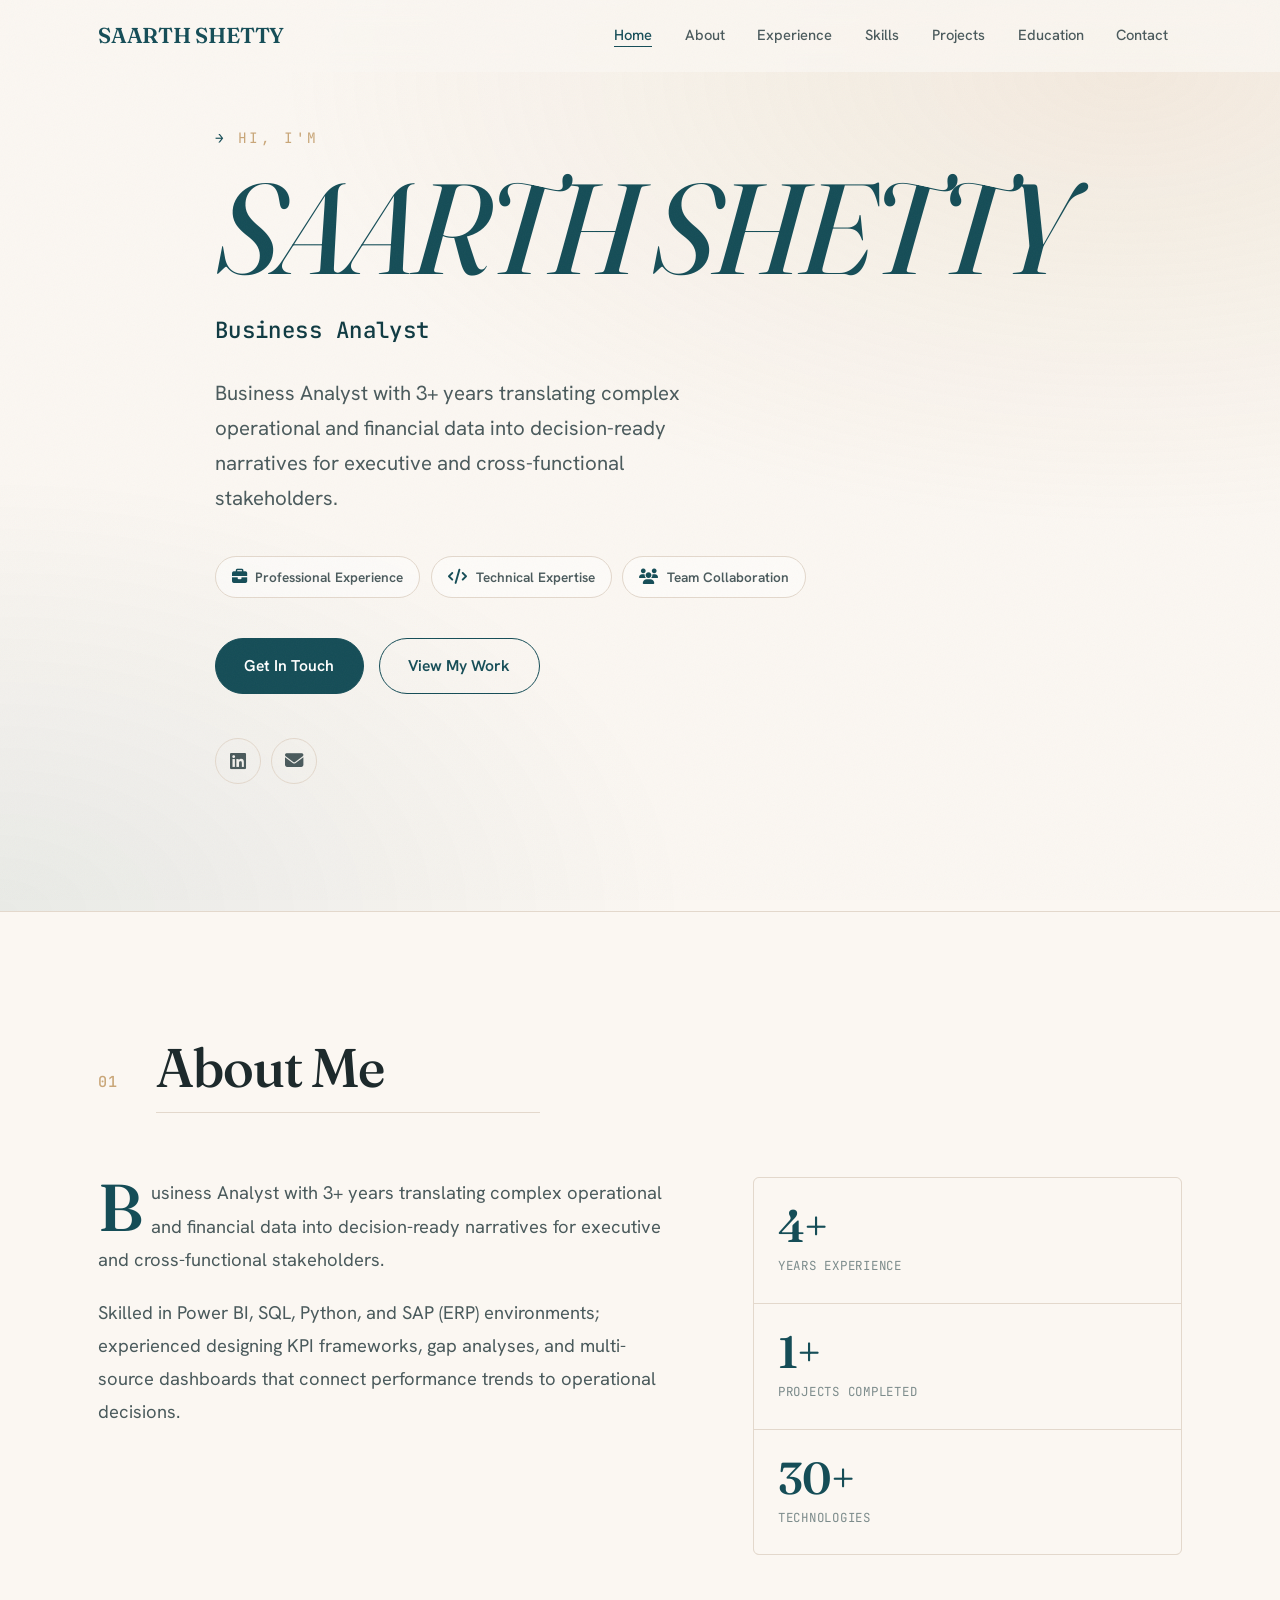
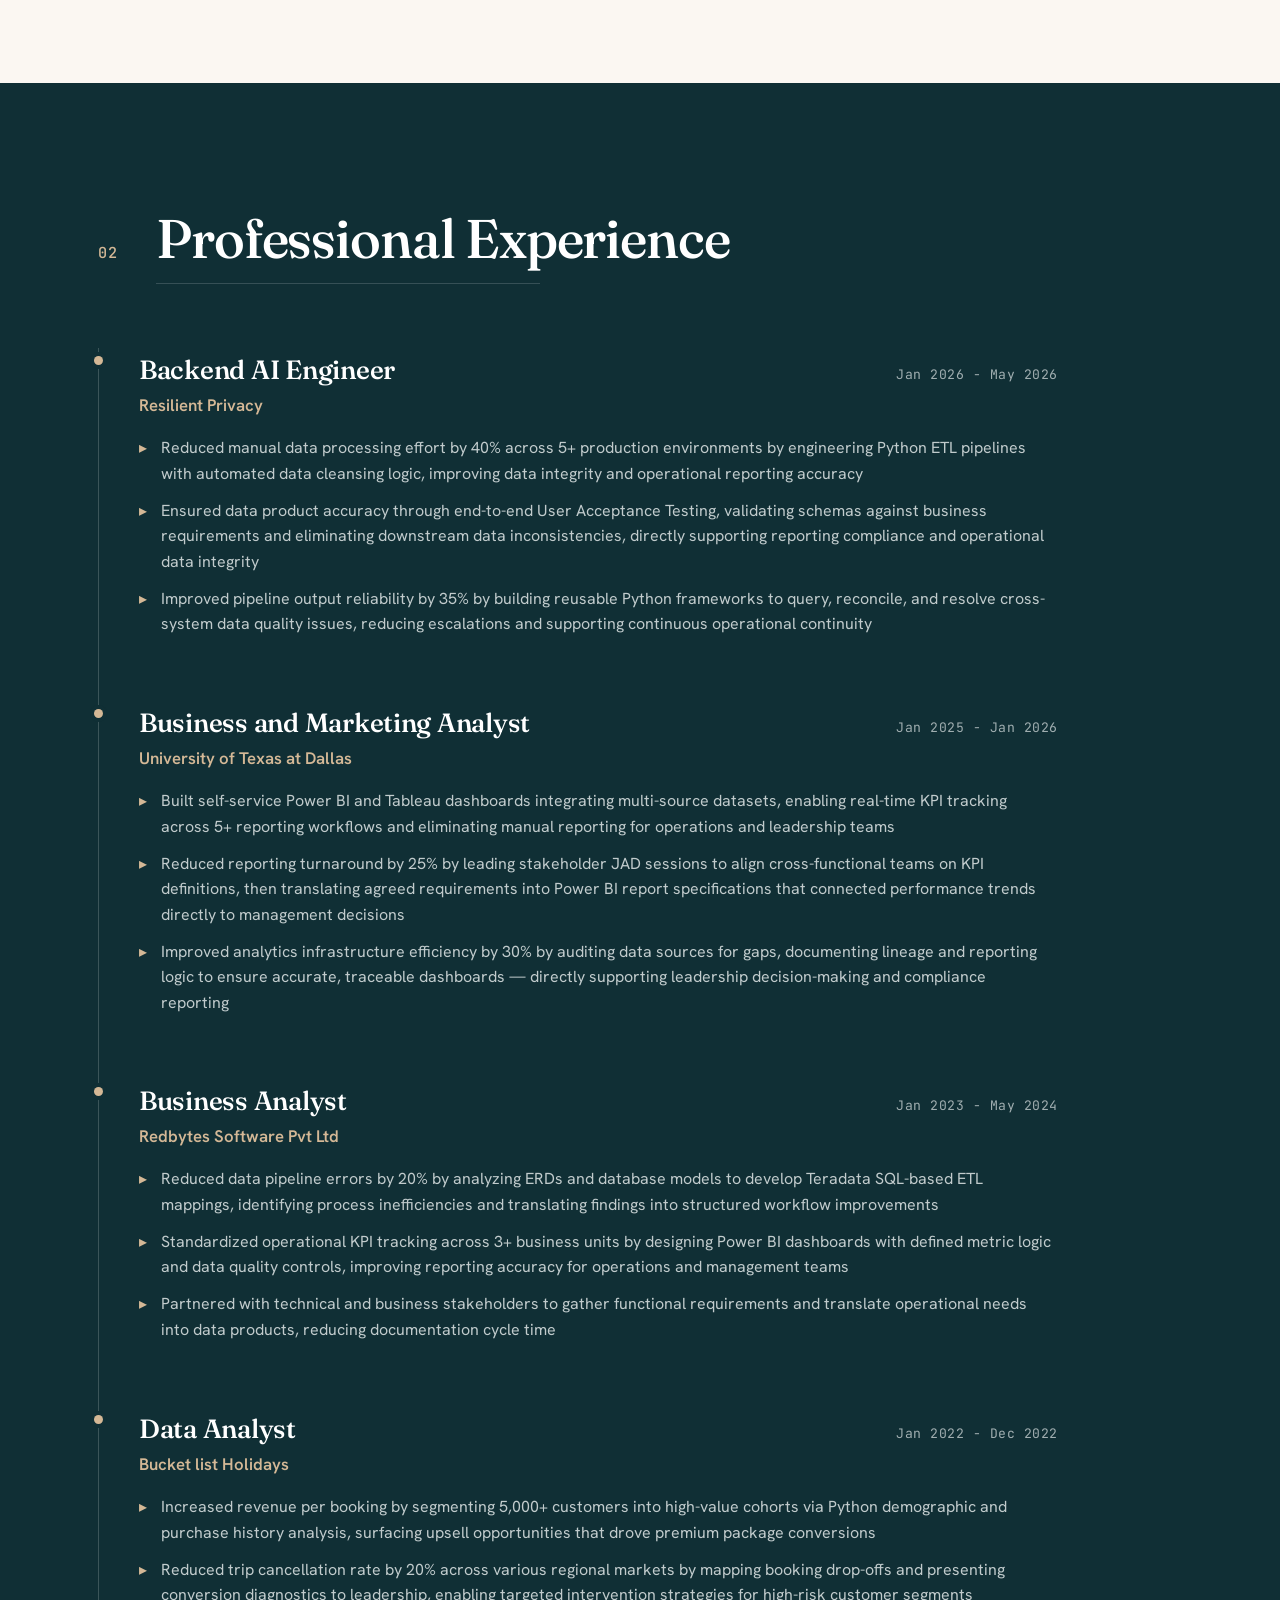
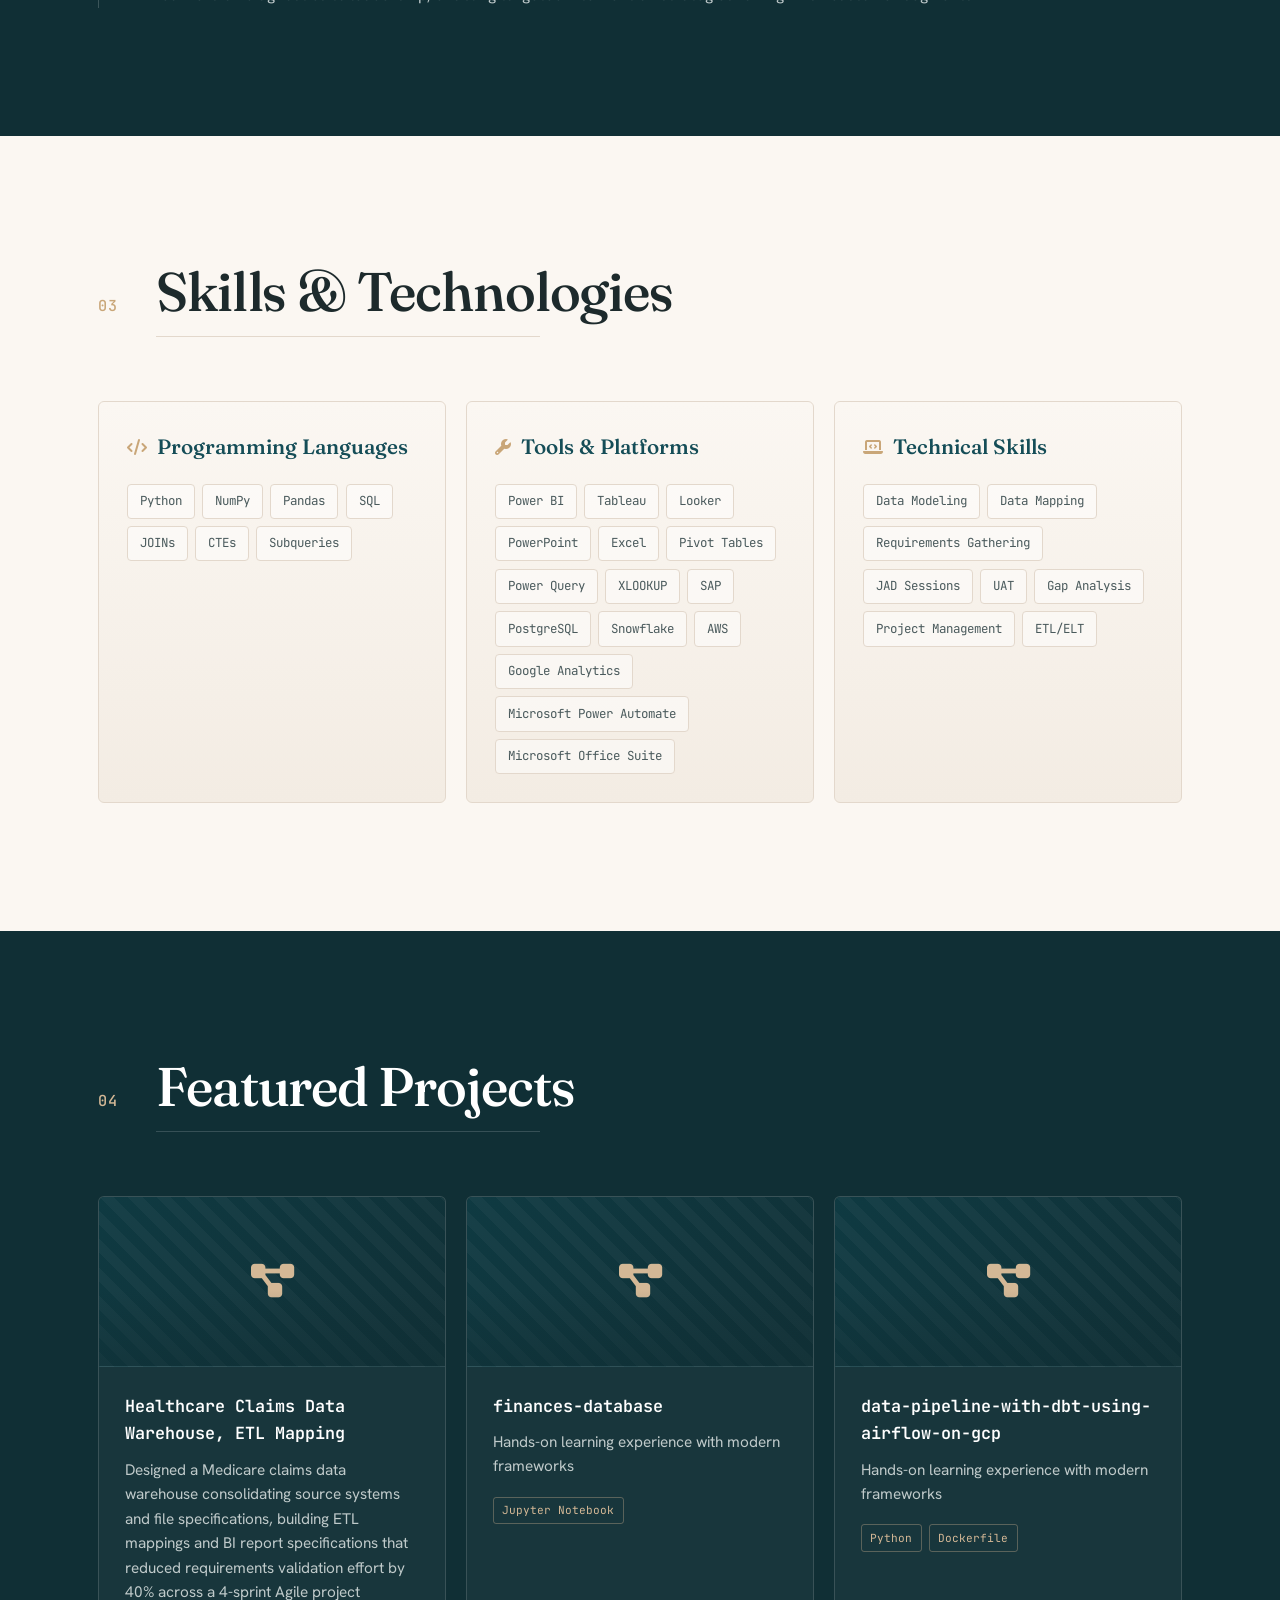
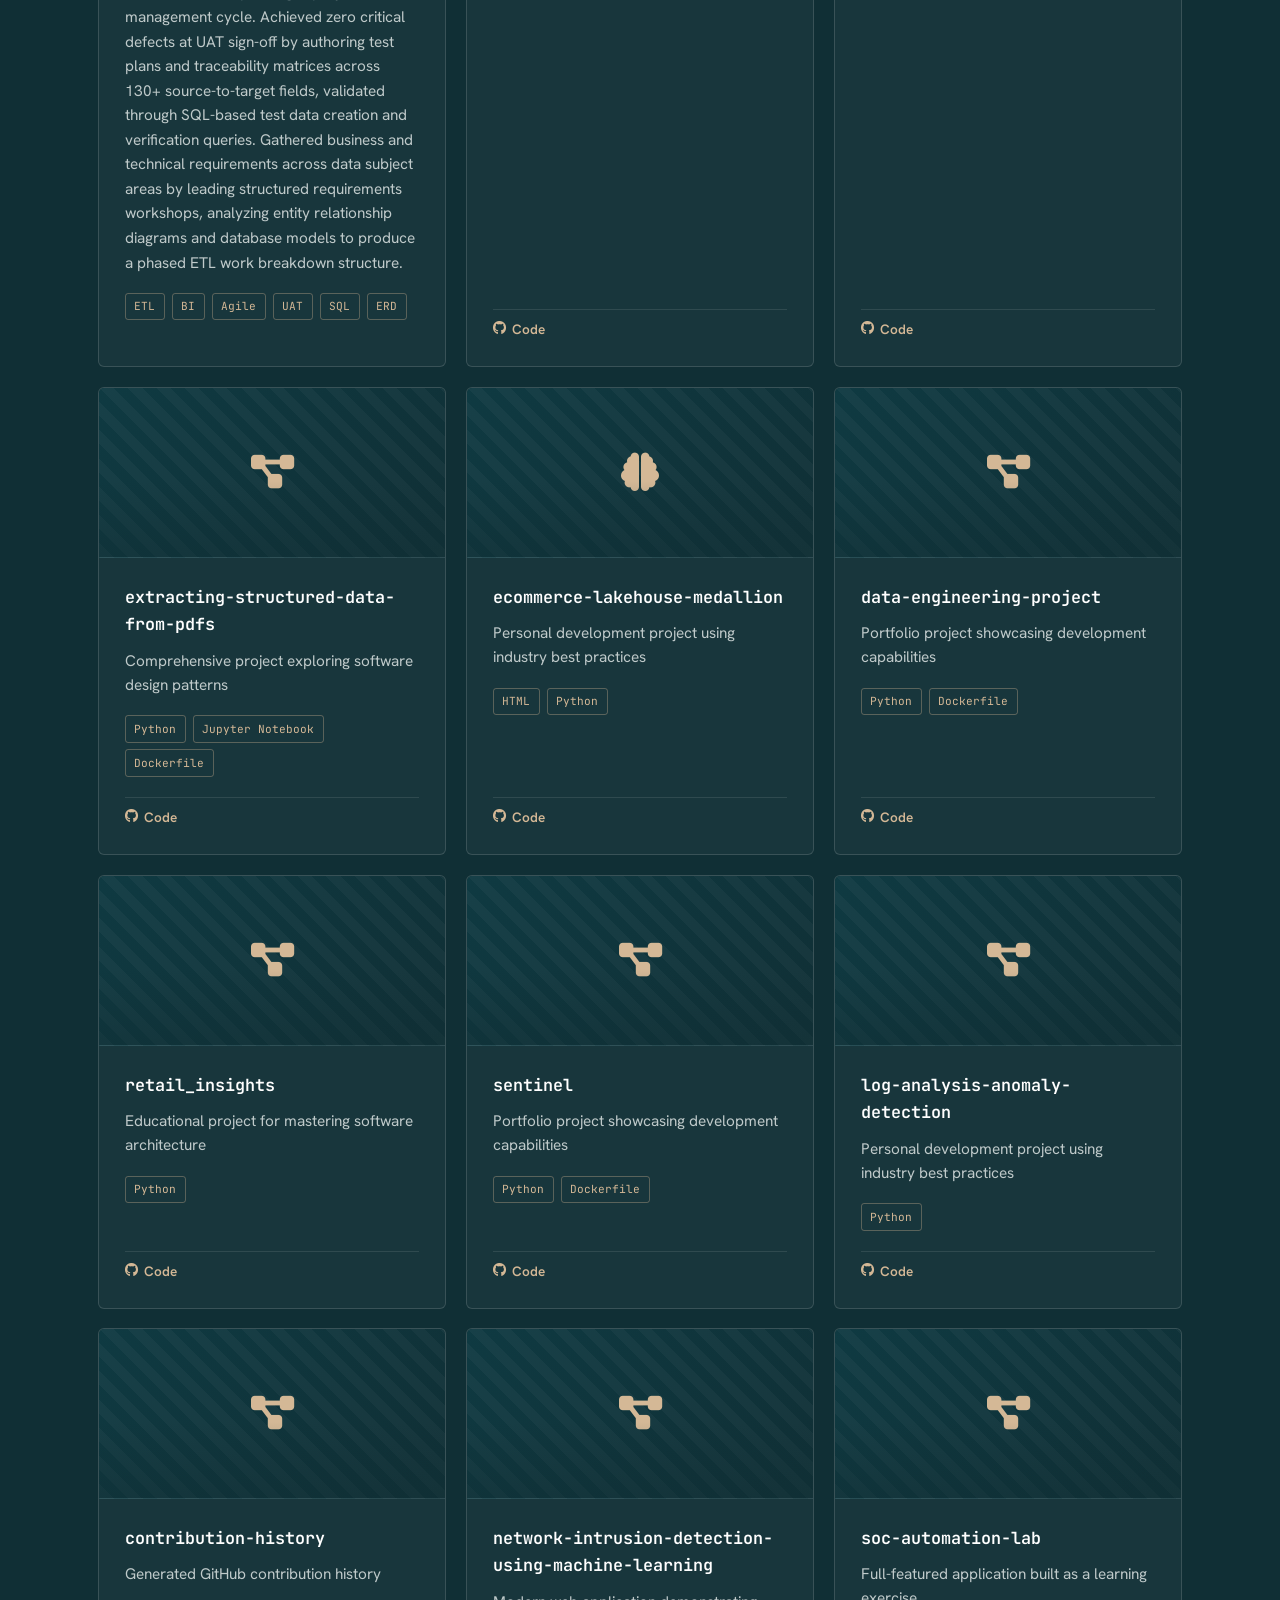
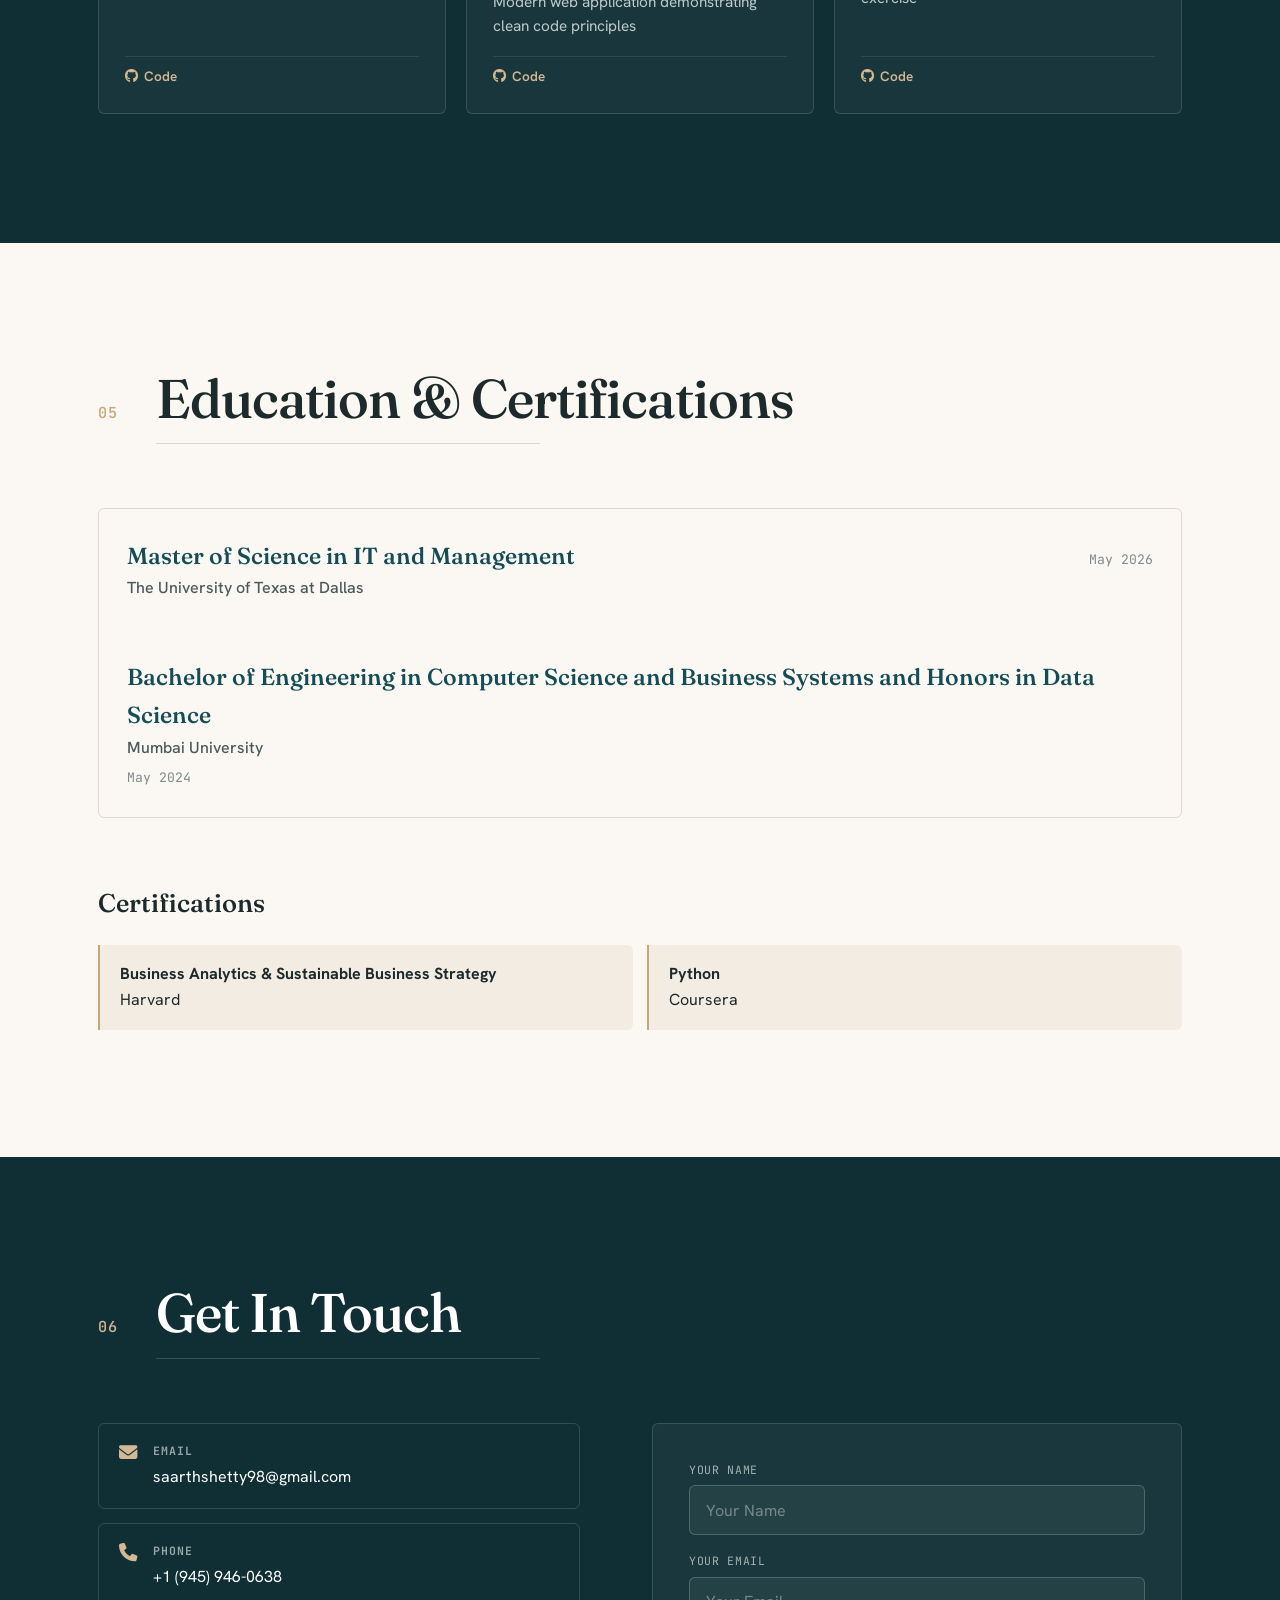
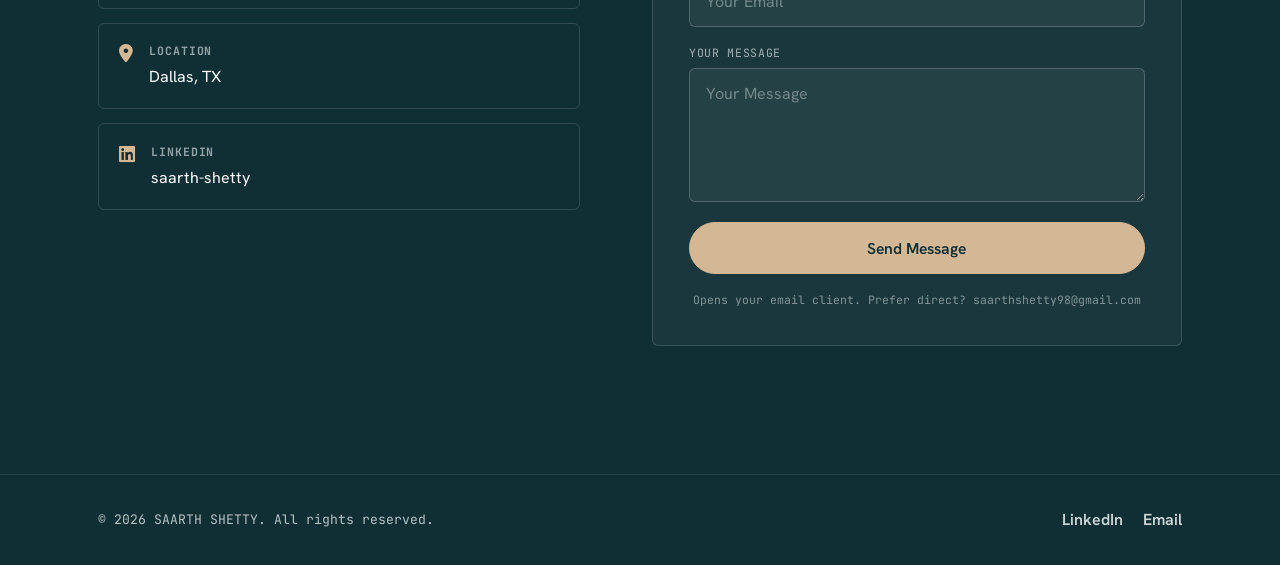
==== index.html @ 800ce804 "🎨 Initialize portfolio for SAARTH4555" ====
<!doctype html>
<html lang="en">
  <head>
    <meta charset="UTF-8" />
    <meta name="viewport" content="width=device-width, initial-scale=1.0" />

    <!-- Primary meta (static — present before JS runs, so crawlers & link unfurlers see it) -->
    <title>Aisha Rahman — Business Analyst</title>
    <meta
      name="description"
      content="Aisha Rahman — Business Analyst specializing in SQL, Power BI, Tableau, requirements analysis, and KPI-driven reporting. 1+ years turning operational data into measurable business outcomes."
    />
    <meta name="author" content="Aisha Rahman" />
    <meta
      name="keywords"
      content="Aisha Rahman, Business Analyst, SQL, Power BI, Tableau, Data Analytics, Requirements Analysis, KPI, Portfolio"
    />
    <meta name="theme-color" content="#123A42" />
    <link rel="canonical" href="https://example.com/" />

    <!-- Open Graph (LinkedIn / Facebook) -->
    <meta property="og:type" content="website" />
    <meta property="og:site_name" content="Aisha Rahman" />
    <meta property="og:title" content="Aisha Rahman — Business Analyst" />
    <meta
      property="og:description"
      content="Business Analyst specializing in SQL, Power BI, Tableau, requirements analysis, and KPI-driven reporting."
    />
    <meta property="og:url" content="https://example.com/" />
    <meta property="og:image" content="assets/og-image.png" />
    <meta property="og:image:width" content="1200" />
    <meta property="og:image:height" content="630" />
    <meta property="og:image:alt" content="Aisha Rahman — Business Analyst" />

    <!-- Twitter / X -->
    <meta name="twitter:card" content="summary_large_image" />
    <meta name="twitter:title" content="Aisha Rahman — Business Analyst" />
    <meta
      name="twitter:description"
      content="Business Analyst specializing in SQL, Power BI, Tableau, requirements analysis, and KPI-driven reporting."
    />
    <meta name="twitter:image" content="assets/og-image.png" />

    <!-- Icons -->
    <link rel="icon" href="assets/favicon.svg" type="image/svg+xml" />
    <link rel="apple-touch-icon" href="assets/favicon.svg" />

    <!-- Fonts: distinctive display serif + warm grotesque body + mono for data -->
    <link rel="preconnect" href="https://fonts.googleapis.com" />
    <link rel="preconnect" href="https://fonts.gstatic.com" crossorigin />
    <link
      href="https://fonts.googleapis.com/css2?family=Fraunces:ital,opsz,wght@0,9..144,400..700;1,9..144,400..600&family=Hanken+Grotesk:wght@400;500;600;700;800&family=JetBrains+Mono:wght@400;500;600&display=swap"
      rel="stylesheet"
    />

    <link rel="stylesheet" href="assets/css/styles.css" />
    <link
      rel="stylesheet"
      href="https://cdnjs.cloudflare.com/ajax/libs/font-awesome/6.4.0/css/all.min.css"
      integrity="sha512-iecdLmaskl7CVkqkXNQ/ZH/XLlvWZOJyj7Yy7tcenmpD1ypASozpmT/E0iPtmFIB46ZmdtAc9eNBvH0H/ZpiBw=="
      crossorigin="anonymous"
      referrerpolicy="no-referrer"
    />

    <!-- Structured data for richer search results -->
    <script type="application/ld+json">
      {
        "@context": "https://schema.org",
        "@type": "Person",
        "name": "Aisha Rahman",
        "jobTitle": "Business Analyst",
        "url": "https://example.com/",
        "email": "mailto:aisha.rahman@example.com",
        "sameAs": ["https://www.linkedin.com/", "https://github.com/"],
        "knowsAbout": ["SQL", "Power BI", "Tableau", "Business Analysis", "Data Analytics", "KPI Reporting"]
      }
    </script>
  </head>
  <body>
    <a href="#main" class="skip-link">Skip to content</a>

    <!-- Navigation -->
    <nav class="navbar" id="navbar" aria-label="Primary">
      <div class="container">
        <div class="nav-brand">
          <a href="#home" aria-label="Back to top"></a>
        </div>
        <button
          class="nav-toggle"
          id="navToggle"
          aria-label="Toggle navigation menu"
          aria-controls="navMenu"
          aria-expanded="false"
        >
          <span></span>
          <span></span>
          <span></span>
        </button>
        <ul class="nav-menu" id="navMenu">
          <!-- Navigation items loaded dynamically -->
        </ul>
      </div>
    </nav>

    <main id="main">
      <!-- Hero -->
      <section id="home" class="hero">
        <div class="container">
          <div class="hero-content">
            <p class="hero-eyebrow"><span id="heroGreeting"></span></p>
            <h1 class="hero-title"><span class="highlight" id="heroName"></span></h1>
            <h2 class="hero-subtitle" id="heroTitle"></h2>
            <p class="hero-description" id="heroSummary"></p>
            <div class="hero-highlights" id="heroHighlights"></div>
            <div class="hero-cta" id="heroCTA"></div>
            <div class="social-links" id="heroSocial"></div>
          </div>
        </div>
      </section>

      <!-- About -->
      <section id="about" class="about section">
        <div class="container">
          <div class="section-head">
            <span class="section-index" aria-hidden="true">01</span>
            <h2 class="section-title"></h2>
          </div>
          <div class="about-content">
            <div class="about-text" id="aboutText"></div>
            <div class="about-stats" id="aboutStats"></div>
          </div>
        </div>
      </section>

      <!-- Experience -->
      <section id="experience" class="experience section section--ink">
        <div class="container">
          <div class="section-head">
            <span class="section-index" aria-hidden="true">02</span>
            <h2 class="section-title"></h2>
          </div>
          <div class="timeline" id="experienceTimeline"></div>
        </div>
      </section>

      <!-- Skills -->
      <section id="skills" class="skills section">
        <div class="container">
          <div class="section-head">
            <span class="section-index" aria-hidden="true">03</span>
            <h2 class="section-title"></h2>
          </div>
          <div class="skills-grid" id="skillsGrid"></div>
        </div>
      </section>

      <!-- Projects -->
      <section id="projects" class="projects section section--ink">
        <div class="container">
          <div class="section-head">
            <span class="section-index" aria-hidden="true">04</span>
            <h2 class="section-title"></h2>
          </div>
          <div class="projects-grid" id="projectsGrid"></div>
        </div>
      </section>

      <!-- Education -->
      <section id="education" class="education section">
        <div class="container">
          <div class="section-head">
            <span class="section-index" aria-hidden="true">05</span>
            <h2 class="section-title"></h2>
          </div>
          <div class="education-content">
            <div class="education-grid" id="educationGrid"></div>
            <div class="certifications">
              <h3></h3>
              <div class="cert-grid" id="certGrid"></div>
            </div>
          </div>
        </div>
      </section>

      <!-- Contact -->
      <section id="contact" class="contact section section--ink">
        <div class="container">
          <div class="section-head">
            <span class="section-index" aria-hidden="true">06</span>
            <h2 class="section-title"></h2>
          </div>
          <div class="contact-content">
            <div class="contact-info" id="contactInfo"></div>
            <div class="contact-form-container" id="contactFormContainer"></div>
          </div>
        </div>
      </section>
    </main>

    <!-- Footer -->
    <footer class="footer">
      <div class="container">
        <p id="footerCopyright"></p>
        <div class="footer-links" id="footerLinks"></div>
      </div>
    </footer>

    <!-- Fallback for crawlers / no-JS visitors so the page is never blank -->
    <noscript>
      <div class="noscript-banner">
        <h1>Aisha Rahman — Business Analyst</h1>
        <p>
          Business Analyst with 1+ years of experience in SQL, Power BI, Tableau, requirements analysis,
          and KPI-driven reporting. This portfolio is interactive; please enable JavaScript for the full
          experience.
        </p>
        <p>
          <a href="mailto:aisha.rahman@example.com">aisha.rahman@example.com</a>
          &nbsp;•&nbsp;
          <a href="https://www.linkedin.com/">LinkedIn</a>
          &nbsp;•&nbsp;
          <a href="https://github.com/">GitHub</a>
        </p>
      </div>
    </noscript>

    <script src="assets/js/main.js"></script>
  </body>
</html>
---- assets/css/styles.css ----
/* ==========================================================================
   Alex Morgan — Portfolio
   Aesthetic: "Editorial Data Brief" — variable serif display (Fraunces) over a
   warm grotesque body (Hanken Grotesk), mono (JetBrains Mono) for data/labels.
   Warm paper + deep-teal ink rhythm, hairline rules, asymmetric composition.
   ========================================================================== */

:root {
  /* Ink / brand */
  --teal: #154d57;
  --teal-deep: #0f3a42;
  --teal-ink: #102f35;
  --sand: #b7a08b;
  --sand-warm: #c9a678;
  --gold: #d4b896;

  /* Paper & text (light sections) */
  --paper: #fbf7f2;
  --paper-2: #f3ece3;
  --line: #e3d8cc;
  --ink: #1d2a2c;
  --ink-soft: #4a5a5c;
  --ink-faint: #7d8c8c;

  /* Type */
  --font-display: "Fraunces", Georgia, "Times New Roman", serif;
  --font-body: "Hanken Grotesk", -apple-system, BlinkMacSystemFont, sans-serif;
  --font-mono: "JetBrains Mono", "SFMono-Regular", Menlo, monospace;

  /* Spacing scale */
  --sp-xs: 0.5rem;
  --sp-sm: 1rem;
  --sp-md: 2rem;
  --sp-lg: 4rem;
  --sp-xl: clamp(5rem, 10vw, 9rem);

  --maxw: 1180px;
  --radius: 6px;

  --ease: cubic-bezier(0.22, 0.61, 0.36, 1);
  --t-fast: 0.2s var(--ease);
  --t: 0.4s var(--ease);
}

/* ----------------------------------------------------------------- Reset */
*,
*::before,
*::after {
  margin: 0;
  padding: 0;
  box-sizing: border-box;
}

html {
  scroll-behavior: smooth;
  font-size: 16px;
  -webkit-font-smoothing: antialiased;
  text-rendering: optimizeLegibility;
}

body {
  font-family: var(--font-body);
  color: var(--ink);
  background: var(--paper);
  line-height: 1.65;
  overflow-x: hidden;
  position: relative;
}

/* Subtle paper grain for atmosphere (pure CSS, no asset request) */
body::before {
  content: "";
  position: fixed;
  inset: 0;
  z-index: 9999;
  pointer-events: none;
  opacity: 0.035;
  background-image: url("data:image/svg+xml,%3Csvg xmlns='http://www.w3.org/2000/svg' width='160' height='160'%3E%3Cfilter id='n'%3E%3CfeTurbulence type='fractalNoise' baseFrequency='0.9' numOctaves='3' stitchTiles='stitch'/%3E%3C/filter%3E%3Crect width='100%25' height='100%25' filter='url(%23n)'/%3E%3C/svg%3E");
}

a {
  color: inherit;
  text-decoration: none;
  transition: color var(--t-fast);
}
img {
  max-width: 100%;
  height: auto;
  display: block;
}
ul {
  list-style: none;
}

/* Accessibility ------------------------------------------------------------ */
.skip-link {
  position: absolute;
  left: -9999px;
  top: 0;
  z-index: 10000;
  background: var(--teal);
  color: #fff;
  padding: 0.75rem 1.25rem;
  border-radius: 0 0 var(--radius) 0;
  font-weight: 600;
}
.skip-link:focus {
  left: 0;
}

:focus-visible {
  outline: 2px solid var(--teal);
  outline-offset: 3px;
  border-radius: 3px;
}
.section--ink :focus-visible {
  outline-color: var(--gold);
}

/* ----------------------------------------------------------------- Layout */
.container {
  max-width: var(--maxw);
  margin: 0 auto;
  padding: 0 clamp(1.25rem, 5vw, 3rem);
}

.section {
  padding: var(--sp-xl) 0;
}

/* Section header — mono index + serif title + hairline, left-aligned */
.section-head {
  display: grid;
  grid-template-columns: auto 1fr;
  align-items: baseline;
  gap: clamp(1rem, 3vw, 2.5rem);
  margin-bottom: var(--sp-lg);
}
.section-index {
  font-family: var(--font-mono);
  font-size: 0.95rem;
  font-weight: 500;
  letter-spacing: 0.05em;
  color: var(--sand-warm);
  padding-top: 0.6em;
}
.section-title {
  font-family: var(--font-display);
  font-optical-sizing: auto;
  font-weight: 520;
  font-size: clamp(2rem, 5vw, 3.4rem);
  line-height: 1.02;
  letter-spacing: -0.02em;
  color: var(--ink);
  position: relative;
  padding-bottom: 1.1rem;
}
.section-title::after {
  content: "";
  position: absolute;
  left: 0;
  bottom: 0;
  width: clamp(120px, 30vw, 100%);
  height: 1px;
  background: var(--line);
}

/* Ink (dark teal) sections invert the palette ------------------------------ */
.section--ink {
  background: var(--teal-ink);
  color: #eef3f2;
}
.section--ink .section-title {
  color: #fff;
}
.section--ink .section-title::after {
  background: rgba(255, 255, 255, 0.16);
}
.section--ink .section-index {
  color: var(--gold);
}

/* ----------------------------------------------------------------- Nav */
.navbar {
  position: fixed;
  inset: 0 0 auto 0;
  z-index: 1000;
  background: color-mix(in srgb, var(--paper) 82%, transparent);
  backdrop-filter: blur(12px) saturate(1.1);
  border-bottom: 1px solid transparent;
  transition: border-color var(--t), background var(--t);
}
.navbar.is-scrolled {
  border-bottom-color: var(--line);
}
.navbar .container {
  display: flex;
  justify-content: space-between;
  align-items: center;
  padding-block: 1.1rem;
}
.nav-brand a {
  font-family: var(--font-display);
  font-size: 1.35rem;
  font-weight: 600;
  letter-spacing: -0.01em;
  color: var(--teal);
}
.nav-menu {
  display: flex;
  gap: 0.35rem;
}
.nav-link {
  position: relative;
  font-size: 0.92rem;
  font-weight: 500;
  padding: 0.5rem 0.85rem;
  color: var(--ink-soft);
  border-radius: var(--radius);
}
.nav-link::after {
  content: "";
  position: absolute;
  left: 0.85rem;
  right: 0.85rem;
  bottom: 0.32rem;
  height: 1.5px;
  background: var(--teal);
  transform: scaleX(0);
  transform-origin: left;
  transition: transform var(--t-fast);
}
.nav-link:hover,
.nav-link.is-active {
  color: var(--teal);
}
.nav-link:hover::after,
.nav-link.is-active::after {
  transform: scaleX(1);
}

.nav-toggle {
  display: none;
  flex-direction: column;
  gap: 5px;
  background: none;
  border: 0;
  cursor: pointer;
  padding: 0.4rem;
}
.nav-toggle span {
  width: 26px;
  height: 2px;
  background: var(--ink);
  border-radius: 2px;
  transition: transform var(--t-fast), opacity var(--t-fast);
}
.nav-toggle[aria-expanded="true"] span:nth-child(1) {
  transform: translateY(7px) rotate(45deg);
}
.nav-toggle[aria-expanded="true"] span:nth-child(2) {
  opacity: 0;
}
.nav-toggle[aria-expanded="true"] span:nth-child(3) {
  transform: translateY(-7px) rotate(-45deg);
}

/* ----------------------------------------------------------------- Hero */
.hero {
  min-height: 100vh;
  display: flex;
  align-items: center;
  padding: clamp(7rem, 14vh, 10rem) 0 var(--sp-xl);
  background:
    radial-gradient(120% 90% at 88% 8%, rgba(199, 166, 120, 0.16), transparent 55%),
    radial-gradient(90% 80% at 0% 100%, rgba(21, 77, 87, 0.08), transparent 60%),
    var(--paper);
  position: relative;
}
/* faint baseline grid line under hero */
.hero::after {
  content: "";
  position: absolute;
  left: 0;
  right: 0;
  bottom: 0;
  height: 1px;
  background: var(--line);
}
.hero-content {
  max-width: 60rem;
}
.hero-eyebrow {
  font-family: var(--font-mono);
  font-size: 0.9rem;
  letter-spacing: 0.18em;
  text-transform: uppercase;
  color: var(--sand-warm);
  margin-bottom: 1.25rem;
}
.hero-eyebrow::before {
  content: "→ ";
  color: var(--teal);
}
.hero-title {
  font-family: var(--font-display);
  font-optical-sizing: auto;
  font-weight: 560;
  font-size: clamp(3rem, 11vw, 8rem);
  line-height: 0.92;
  letter-spacing: -0.035em;
  color: var(--ink);
  margin-bottom: 1.5rem;
}
.hero-title .highlight {
  color: var(--teal);
  font-style: italic;
  font-weight: 460;
}
.hero-subtitle {
  font-family: var(--font-mono);
  font-size: clamp(1rem, 2.2vw, 1.4rem);
  font-weight: 500;
  letter-spacing: 0.02em;
  color: var(--teal-deep);
  margin-bottom: 1.75rem;
}
.hero-description {
  font-size: clamp(1.05rem, 1.6vw, 1.3rem);
  line-height: 1.7;
  color: var(--ink-soft);
  max-width: 46ch;
  margin-bottom: 2.5rem;
}
.hero-description strong {
  color: var(--ink);
  font-weight: 700;
}

.hero-highlights {
  display: flex;
  flex-wrap: wrap;
  gap: 0.65rem;
  margin-bottom: 2.5rem;
}
.highlight-item {
  display: inline-flex;
  align-items: center;
  gap: 0.55rem;
  padding: 0.55rem 1rem;
  border: 1px solid var(--line);
  border-radius: 100px;
  background: rgba(255, 255, 255, 0.5);
  transition: border-color var(--t-fast), transform var(--t-fast);
}
.highlight-item:hover {
  border-color: var(--sand-warm);
  transform: translateY(-2px);
}
.highlight-item i {
  color: var(--teal);
  font-size: 0.95rem;
}
.highlight-item span {
  font-size: 0.85rem;
  font-weight: 600;
  color: var(--ink-soft);
}

.hero-cta {
  display: flex;
  flex-wrap: wrap;
  gap: 0.9rem;
  margin-bottom: 2.75rem;
}

/* Buttons ------------------------------------------------------------------ */
.btn {
  --btn-bg: var(--teal);
  --btn-fg: #fff;
  display: inline-flex;
  align-items: center;
  gap: 0.6rem;
  padding: 0.9rem 1.8rem;
  border-radius: 100px;
  font-family: var(--font-body);
  font-weight: 600;
  font-size: 0.98rem;
  cursor: pointer;
  border: 1.5px solid var(--btn-bg);
  background: var(--btn-bg);
  color: var(--btn-fg);
  transition: transform var(--t-fast), box-shadow var(--t-fast), background var(--t-fast),
    color var(--t-fast);
}
.btn:hover {
  transform: translateY(-2px);
  box-shadow: 0 12px 24px -12px rgba(21, 77, 87, 0.55);
}
.btn-secondary {
  background: transparent;
  color: var(--teal);
  border-color: var(--teal);
}
.btn-secondary:hover {
  background: var(--teal);
  color: #fff;
}
.section--ink .btn-secondary {
  color: #fff;
  border-color: rgba(255, 255, 255, 0.5);
}
.section--ink .btn-secondary:hover {
  background: #fff;
  color: var(--teal-ink);
  border-color: #fff;
}

/* Social ------------------------------------------------------------------- */
.social-links {
  display: flex;
  gap: 0.65rem;
}
.social-links a {
  width: 46px;
  height: 46px;
  display: grid;
  place-items: center;
  border: 1px solid var(--line);
  border-radius: 50%;
  font-size: 1.15rem;
  color: var(--ink-soft);
  transition: transform var(--t-fast), color var(--t-fast), border-color var(--t-fast),
    background var(--t-fast);
}
.social-links a:hover {
  color: #fff;
  background: var(--teal);
  border-color: var(--teal);
  transform: translateY(-3px);
}

/* ----------------------------------------------------------------- About */
.about-content {
  display: grid;
  grid-template-columns: 1.35fr 1fr;
  gap: clamp(2rem, 6vw, 5rem);
  align-items: start;
}
.about-text p {
  font-size: 1.15rem;
  line-height: 1.8;
  color: var(--ink-soft);
}
.about-text p + p {
  margin-top: 1.25rem;
}
.about-text p:first-child::first-letter {
  font-family: var(--font-display);
  font-size: 3.6em;
  font-weight: 560;
  float: left;
  line-height: 0.74;
  margin: 0.08em 0.12em 0 0;
  color: var(--teal);
}
.about-stats {
  display: grid;
  gap: 1px;
  background: var(--line);
  border: 1px solid var(--line);
  border-radius: var(--radius);
  overflow: hidden;
}
.stat-item {
  background: var(--paper);
  padding: 1.6rem 1.5rem;
  transition: background var(--t-fast);
}
.stat-item:hover {
  background: var(--paper-2);
}
.stat-item h3 {
  font-family: var(--font-display);
  font-size: 2.8rem;
  font-weight: 560;
  line-height: 1;
  color: var(--teal);
  letter-spacing: -0.02em;
}
.stat-item p {
  font-family: var(--font-mono);
  font-size: 0.78rem;
  letter-spacing: 0.06em;
  text-transform: uppercase;
  color: var(--ink-faint);
  margin-top: 0.5rem;
}

/* ----------------------------------------------------------------- Timeline */
.timeline {
  max-width: 60rem;
  position: relative;
  padding-left: clamp(1.5rem, 4vw, 2.5rem);
  border-left: 1px solid rgba(255, 255, 255, 0.18);
}
.timeline-item {
  position: relative;
  padding-bottom: var(--sp-lg);
}
.timeline-item:last-child {
  padding-bottom: 0;
}
.timeline-item::before {
  content: "";
  position: absolute;
  left: calc(-1 * clamp(1.5rem, 4vw, 2.5rem) - 5px);
  top: 0.5rem;
  width: 9px;
  height: 9px;
  border-radius: 50%;
  background: var(--gold);
  box-shadow: 0 0 0 4px var(--teal-ink);
}
.timeline-header {
  display: flex;
  flex-wrap: wrap;
  justify-content: space-between;
  align-items: baseline;
  gap: 0.5rem 1.5rem;
  margin-bottom: 1rem;
}
.timeline-title {
  font-family: var(--font-display);
  font-size: 1.65rem;
  font-weight: 540;
  color: #fff;
  letter-spacing: -0.01em;
}
.timeline-company {
  font-size: 1.05rem;
  font-weight: 600;
  color: var(--gold);
}
.timeline-period {
  font-family: var(--font-mono);
  font-size: 0.82rem;
  letter-spacing: 0.04em;
  color: rgba(238, 243, 242, 0.65);
}
.timeline-description {
  color: rgba(238, 243, 242, 0.82);
}
.timeline-description > p {
  margin-bottom: 0.75rem;
}
.timeline-description ul {
  display: grid;
  gap: 0.7rem;
}
.timeline-description li {
  position: relative;
  padding-left: 1.4rem;
  line-height: 1.6;
  color: rgba(238, 243, 242, 0.8);
}
.timeline-description li::before {
  content: "▸";
  position: absolute;
  left: 0;
  top: 0;
  color: var(--gold);
}

/* ----------------------------------------------------------------- Skills */
.skills-grid {
  display: grid;
  grid-template-columns: repeat(auto-fit, minmax(min(100%, 300px), 1fr));
  gap: 1.25rem;
}
.skill-category {
  padding: 1.75rem;
  border: 1px solid var(--line);
  border-radius: var(--radius);
  background: linear-gradient(180deg, var(--paper) 0%, var(--paper-2) 100%);
  transition: border-color var(--t-fast), transform var(--t-fast);
}
.skill-category:hover {
  border-color: var(--sand-warm);
  transform: translateY(-3px);
}
.skill-category h3 {
  display: flex;
  align-items: center;
  gap: 0.65rem;
  font-family: var(--font-display);
  font-size: 1.3rem;
  font-weight: 540;
  color: var(--teal);
  margin-bottom: 1.2rem;
}
.skill-category h3 i {
  font-size: 1rem;
  color: var(--sand-warm);
}
.skill-list {
  display: flex;
  flex-wrap: wrap;
  gap: 0.45rem;
}
.skill-tag {
  font-family: var(--font-mono);
  font-size: 0.78rem;
  padding: 0.4rem 0.75rem;
  border: 1px solid var(--line);
  border-radius: 4px;
  color: var(--ink-soft);
  background: rgba(255, 255, 255, 0.5);
  transition: background var(--t-fast), color var(--t-fast), border-color var(--t-fast);
}
.skill-tag:hover {
  background: var(--teal);
  color: #fff;
  border-color: var(--teal);
}

/* ----------------------------------------------------------------- Projects */
.projects-grid {
  display: grid;
  grid-template-columns: repeat(auto-fill, minmax(min(100%, 340px), 1fr));
  gap: 1.25rem;
}
.project-card {
  display: flex;
  flex-direction: column;
  border: 1px solid rgba(255, 255, 255, 0.14);
  border-radius: var(--radius);
  background: rgba(255, 255, 255, 0.035);
  overflow: hidden;
  transition: transform var(--t), border-color var(--t), background var(--t);
}
.project-card:hover {
  transform: translateY(-6px);
  border-color: var(--gold);
  background: rgba(255, 255, 255, 0.06);
}
.project-image {
  position: relative;
  height: 170px;
  display: grid;
  place-items: center;
  overflow: hidden;
  font-size: 2.4rem;
  color: var(--gold);
  background:
    repeating-linear-gradient(45deg, rgba(255, 255, 255, 0.03) 0 10px, transparent 10px 20px),
    linear-gradient(135deg, var(--teal-deep), var(--teal-ink));
  border-bottom: 1px solid rgba(255, 255, 255, 0.1);
}
.project-image img {
  width: 100%;
  height: 100%;
  object-fit: cover;
  transition: transform 0.6s var(--ease);
}
.project-card:hover .project-image img {
  transform: scale(1.05);
}
/* hairline gradient so titles below feel connected to the artwork */
.project-image::after {
  content: "";
  position: absolute;
  inset: 0;
  background: linear-gradient(180deg, transparent 55%, rgba(16, 47, 53, 0.45));
  pointer-events: none;
}
.project-content {
  padding: 1.6rem;
  display: flex;
  flex-direction: column;
  flex: 1;
}
.project-title {
  font-family: var(--font-mono);
  font-size: 1.05rem;
  font-weight: 600;
  color: #fff;
  word-break: break-word;
  margin-bottom: 0.6rem;
}
.project-description {
  color: rgba(238, 243, 242, 0.78);
  font-size: 0.96rem;
  line-height: 1.6;
  margin-bottom: 1.1rem;
}
.project-tech {
  display: flex;
  flex-wrap: wrap;
  gap: 0.4rem;
  margin-bottom: 1.25rem;
}
.tech-badge {
  font-family: var(--font-mono);
  font-size: 0.7rem;
  padding: 0.22rem 0.55rem;
  border-radius: 3px;
  color: var(--gold);
  border: 1px solid rgba(212, 184, 150, 0.35);
}
.project-links {
  display: flex;
  gap: 1.25rem;
  margin-top: auto;
  padding-top: 0.5rem;
  border-top: 1px solid rgba(255, 255, 255, 0.1);
}
.project-link {
  display: inline-flex;
  align-items: center;
  gap: 0.4rem;
  font-size: 0.85rem;
  font-weight: 600;
  color: var(--gold);
}
.project-link:hover {
  color: #fff;
}

/* ----------------------------------------------------------------- Education */
.education-content {
  display: grid;
  gap: var(--sp-lg);
}
.education-grid {
  display: grid;
  gap: 1px;
  background: var(--line);
  border: 1px solid var(--line);
  border-radius: var(--radius);
  overflow: hidden;
}
.education-item {
  background: var(--paper);
  padding: 1.75rem;
  transition: background var(--t-fast);
}
.education-item:hover {
  background: var(--paper-2);
}
.education-header {
  display: flex;
  flex-wrap: wrap;
  justify-content: space-between;
  align-items: baseline;
  gap: 0.4rem 1.5rem;
}
.education-degree {
  font-family: var(--font-display);
  font-size: 1.45rem;
  font-weight: 540;
  color: var(--teal);
}
.education-school {
  color: var(--ink-soft);
  font-weight: 500;
}
.education-period {
  font-family: var(--font-mono);
  font-size: 0.82rem;
  color: var(--ink-faint);
}
.certifications h3 {
  font-family: var(--font-display);
  font-size: 1.6rem;
  font-weight: 540;
  color: var(--ink);
  margin-bottom: 1.25rem;
}
.cert-grid {
  display: grid;
  grid-template-columns: repeat(auto-fit, minmax(min(100%, 250px), 1fr));
  gap: 0.85rem;
}
.cert-item {
  padding: 1rem 1.25rem;
  border-left: 2px solid var(--sand-warm);
  background: var(--paper-2);
  border-radius: 0 var(--radius) var(--radius) 0;
  transition: transform var(--t-fast);
}
.cert-item:hover {
  transform: translateX(4px);
}
.cert-empty {
  font-family: var(--font-mono);
  font-size: 0.85rem;
  color: var(--ink-faint);
}

/* ----------------------------------------------------------------- Contact */
.contact-content {
  display: grid;
  grid-template-columns: 1fr 1.1fr;
  gap: clamp(2rem, 6vw, 4.5rem);
  align-items: start;
}
.contact-info {
  display: grid;
  gap: 0.85rem;
}
.contact-item {
  display: flex;
  align-items: flex-start;
  gap: 1rem;
  padding: 1.1rem 1.25rem;
  border: 1px solid rgba(255, 255, 255, 0.14);
  border-radius: var(--radius);
  transition: border-color var(--t-fast), background var(--t-fast);
}
.contact-item:hover {
  border-color: var(--gold);
  background: rgba(255, 255, 255, 0.04);
}
.contact-item i {
  font-size: 1.15rem;
  color: var(--gold);
  margin-top: 0.2rem;
}
.contact-item h3 {
  font-family: var(--font-mono);
  font-size: 0.72rem;
  letter-spacing: 0.08em;
  text-transform: uppercase;
  color: rgba(238, 243, 242, 0.6);
  margin-bottom: 0.25rem;
}
.contact-item a,
.contact-item p {
  color: #fff;
  word-break: break-word;
}
.contact-item a:hover {
  color: var(--gold);
}

.contact-form-container {
  background: rgba(255, 255, 255, 0.04);
  border: 1px solid rgba(255, 255, 255, 0.14);
  padding: clamp(1.5rem, 4vw, 2.25rem);
  border-radius: var(--radius);
}
.contact-form {
  display: grid;
  gap: 1rem;
}
.form-group {
  display: grid;
  gap: 0.4rem;
}
.form-group label {
  font-family: var(--font-mono);
  font-size: 0.72rem;
  letter-spacing: 0.06em;
  text-transform: uppercase;
  color: rgba(238, 243, 242, 0.65);
}
.form-group input,
.form-group textarea {
  font-family: var(--font-body);
  font-size: 1rem;
  padding: 0.85rem 1rem;
  color: #fff;
  background: rgba(255, 255, 255, 0.05);
  border: 1px solid rgba(255, 255, 255, 0.2);
  border-radius: var(--radius);
  transition: border-color var(--t-fast), background var(--t-fast);
}
.form-group input::placeholder,
.form-group textarea::placeholder {
  color: rgba(238, 243, 242, 0.4);
}
.form-group input:focus,
.form-group textarea:focus {
  outline: none;
  border-color: var(--gold);
  background: rgba(255, 255, 255, 0.08);
}
.contact-form .btn {
  width: 100%;
  justify-content: center;
  background: var(--gold);
  border-color: var(--gold);
  color: var(--teal-ink);
  margin-top: 0.25rem;
}
.contact-form .btn:hover {
  background: #fff;
  border-color: #fff;
}
.form-note {
  font-family: var(--font-mono);
  font-size: 0.72rem;
  color: rgba(238, 243, 242, 0.5);
  text-align: center;
}

/* ----------------------------------------------------------------- Footer */
.footer {
  background: var(--teal-ink);
  color: rgba(238, 243, 242, 0.75);
  padding: var(--sp-md) 0;
  border-top: 1px solid rgba(255, 255, 255, 0.1);
}
.footer .container {
  display: flex;
  flex-wrap: wrap;
  justify-content: space-between;
  align-items: center;
  gap: 1rem;
}
.footer p {
  font-family: var(--font-mono);
  font-size: 0.82rem;
}
.footer-links {
  display: flex;
  gap: 1.25rem;
}
.footer-links a {
  font-weight: 600;
  color: rgba(238, 243, 242, 0.85);
}
.footer-links a:hover {
  color: var(--gold);
}

/* ----------------------------------------------------------------- noscript */
.noscript-banner {
  max-width: 720px;
  margin: 8rem auto;
  padding: 0 1.5rem;
  text-align: center;
}
.noscript-banner h1 {
  font-family: var(--font-display);
  font-size: 2.5rem;
  color: var(--teal);
  margin-bottom: 1rem;
}
.noscript-banner a {
  color: var(--teal);
  text-decoration: underline;
}

/* ----------------------------------------------------------------- Reveal */
.reveal {
  opacity: 0;
  transform: translateY(24px);
  transition: opacity 0.7s var(--ease), transform 0.7s var(--ease);
  will-change: opacity, transform;
}
.reveal.is-visible {
  opacity: 1;
  transform: none;
}

/* ----------------------------------------------------------------- Responsive */
@media (max-width: 880px) {
  .about-content,
  .contact-content {
    grid-template-columns: 1fr;
  }
  .about-stats {
    grid-template-columns: repeat(3, 1fr);
  }
}

@media (max-width: 768px) {
  .nav-toggle {
    display: flex;
  }
  .nav-menu {
    position: fixed;
    inset: 64px 0 auto 0;
    flex-direction: column;
    gap: 0;
    background: var(--paper);
    border-bottom: 1px solid var(--line);
    padding: 0.5rem 0;
    transform: translateY(-130%);
    transition: transform var(--t);
    box-shadow: 0 20px 30px -20px rgba(0, 0, 0, 0.25);
  }
  .nav-menu.active {
    transform: translateY(0);
  }
  .nav-link {
    display: block;
    padding: 0.9rem 1.5rem;
    border-radius: 0;
  }
  .nav-link::after {
    display: none;
  }
}

@media (max-width: 560px) {
  .about-stats {
    grid-template-columns: 1fr;
  }
  .hero-cta {
    flex-direction: column;
    align-items: stretch;
  }
  .hero-cta .btn {
    justify-content: center;
  }
}

/* ----------------------------------------------------------------- Motion-safe */
@media (prefers-reduced-motion: reduce) {
  html {
    scroll-behavior: auto;
  }
  *,
  *::before,
  *::after {
    animation-duration: 0.001ms !important;
    transition-duration: 0.001ms !important;
  }
  .reveal {
    opacity: 1;
    transform: none;
  }
}

/* ----------------------------------------------------------------- Print */
@media print {
  .navbar,
  .nav-toggle,
  .hero-cta,
  .social-links,
  .contact-form-container,
  body::before {
    display: none !important;
  }
  body {
    color: #000;
    background: #fff;
  }
  .section,
  .section--ink {
    background: #fff !important;
    color: #000 !important;
    padding: 1.5rem 0;
  }
  .section--ink .section-title,
  .timeline-title,
  .project-title,
  .contact-item a,
  .contact-item p {
    color: #000 !important;
  }
}
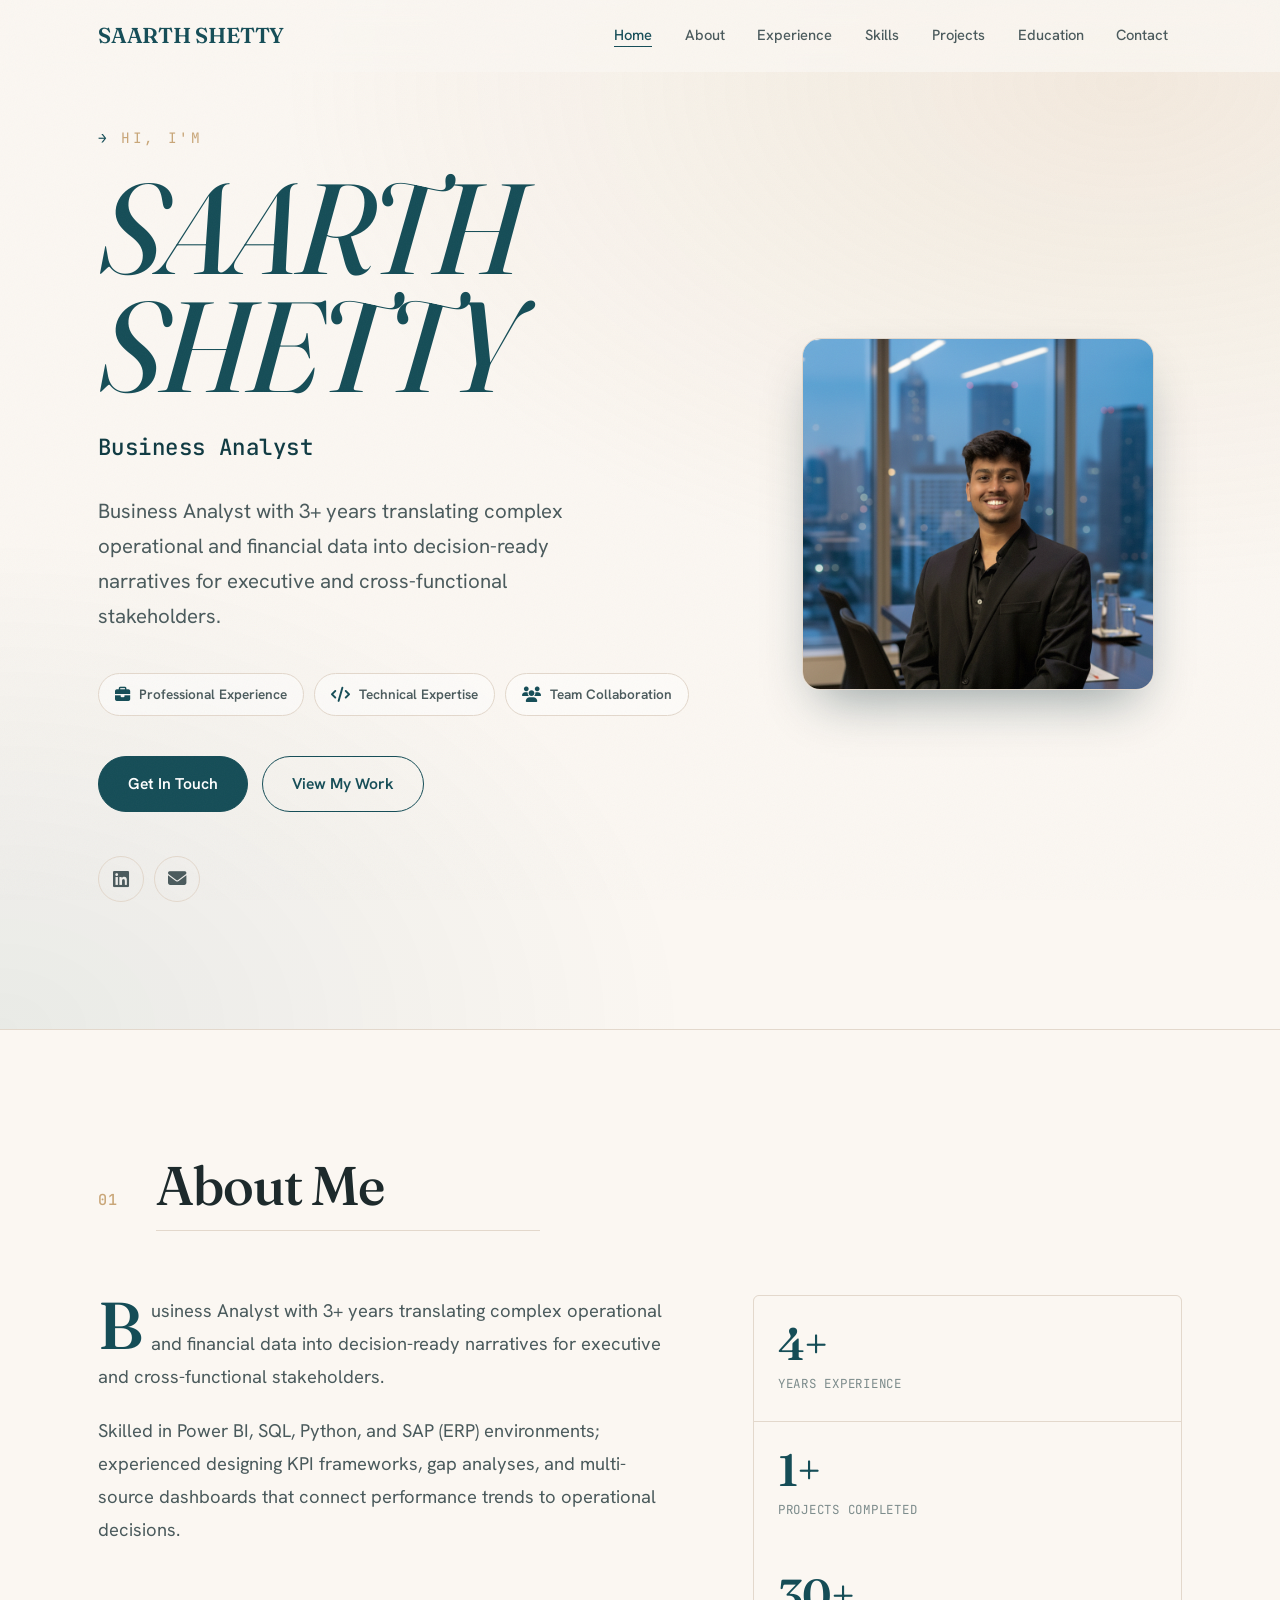
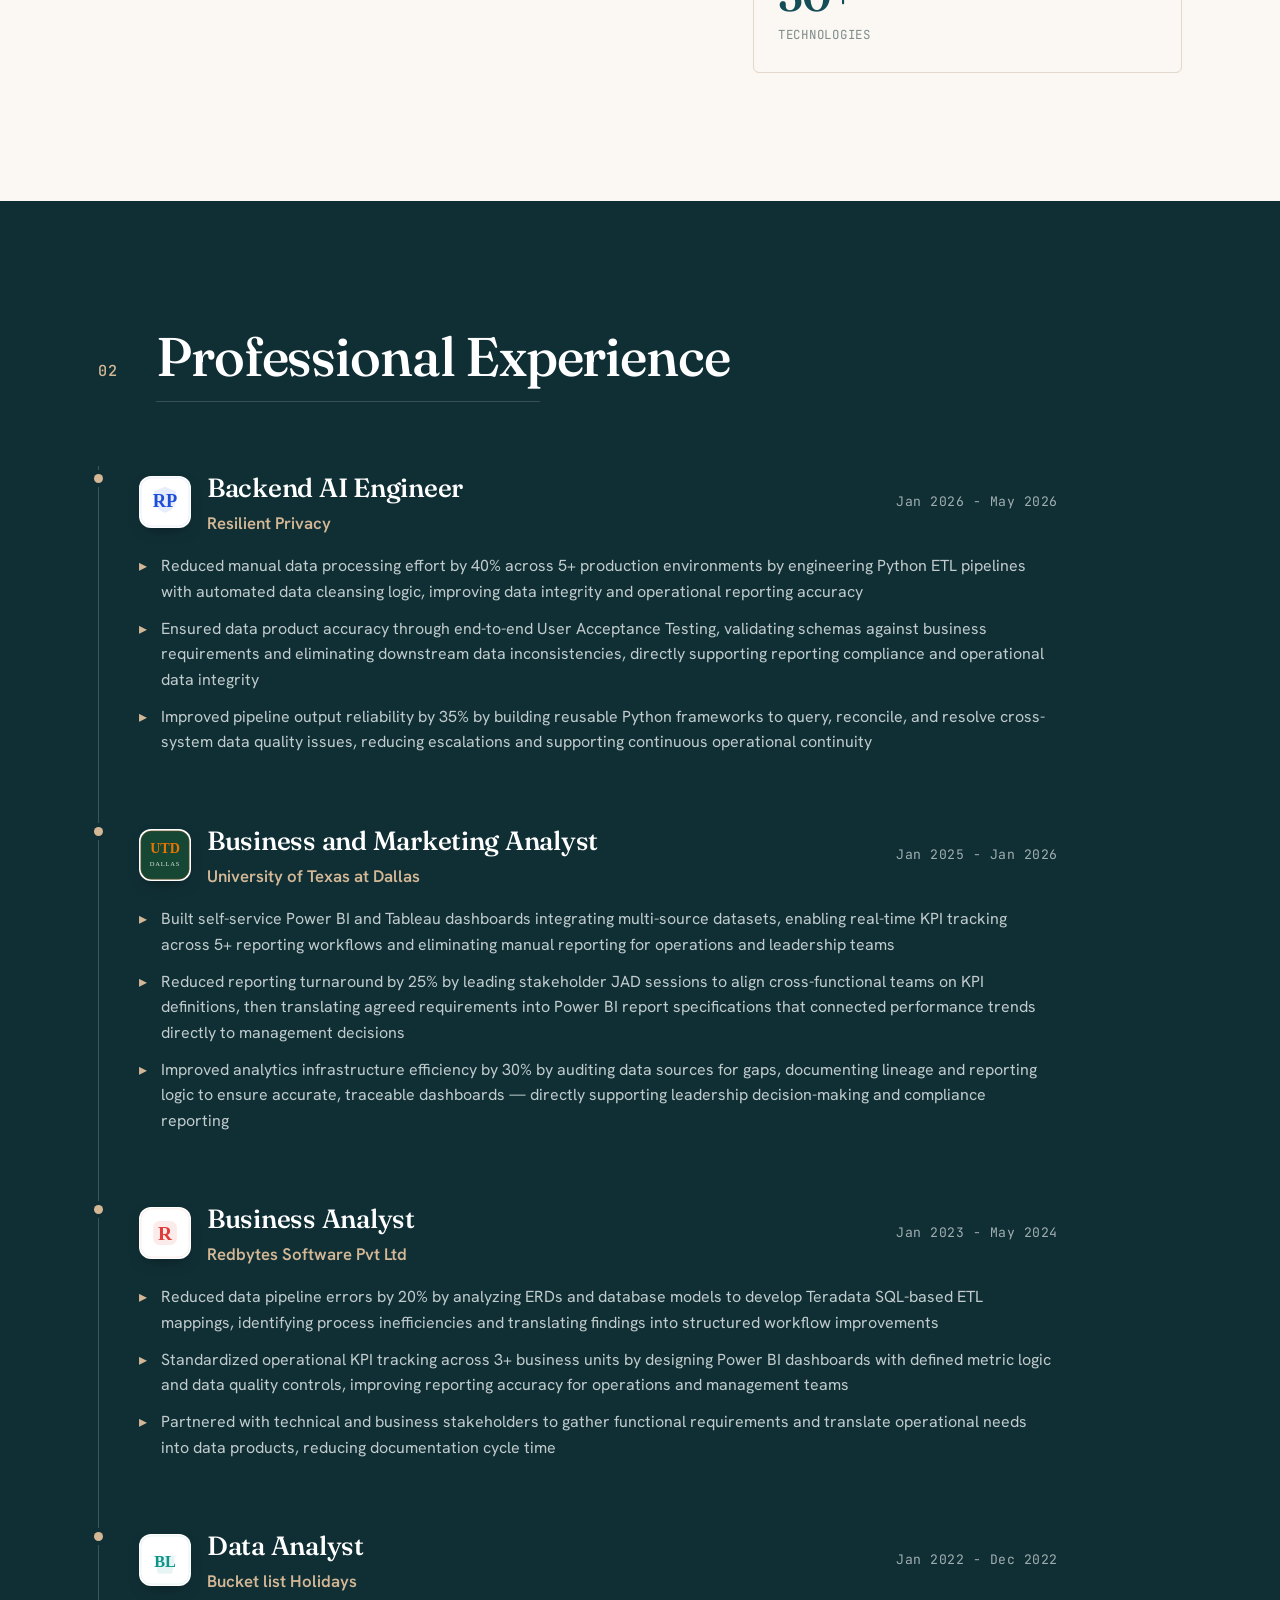
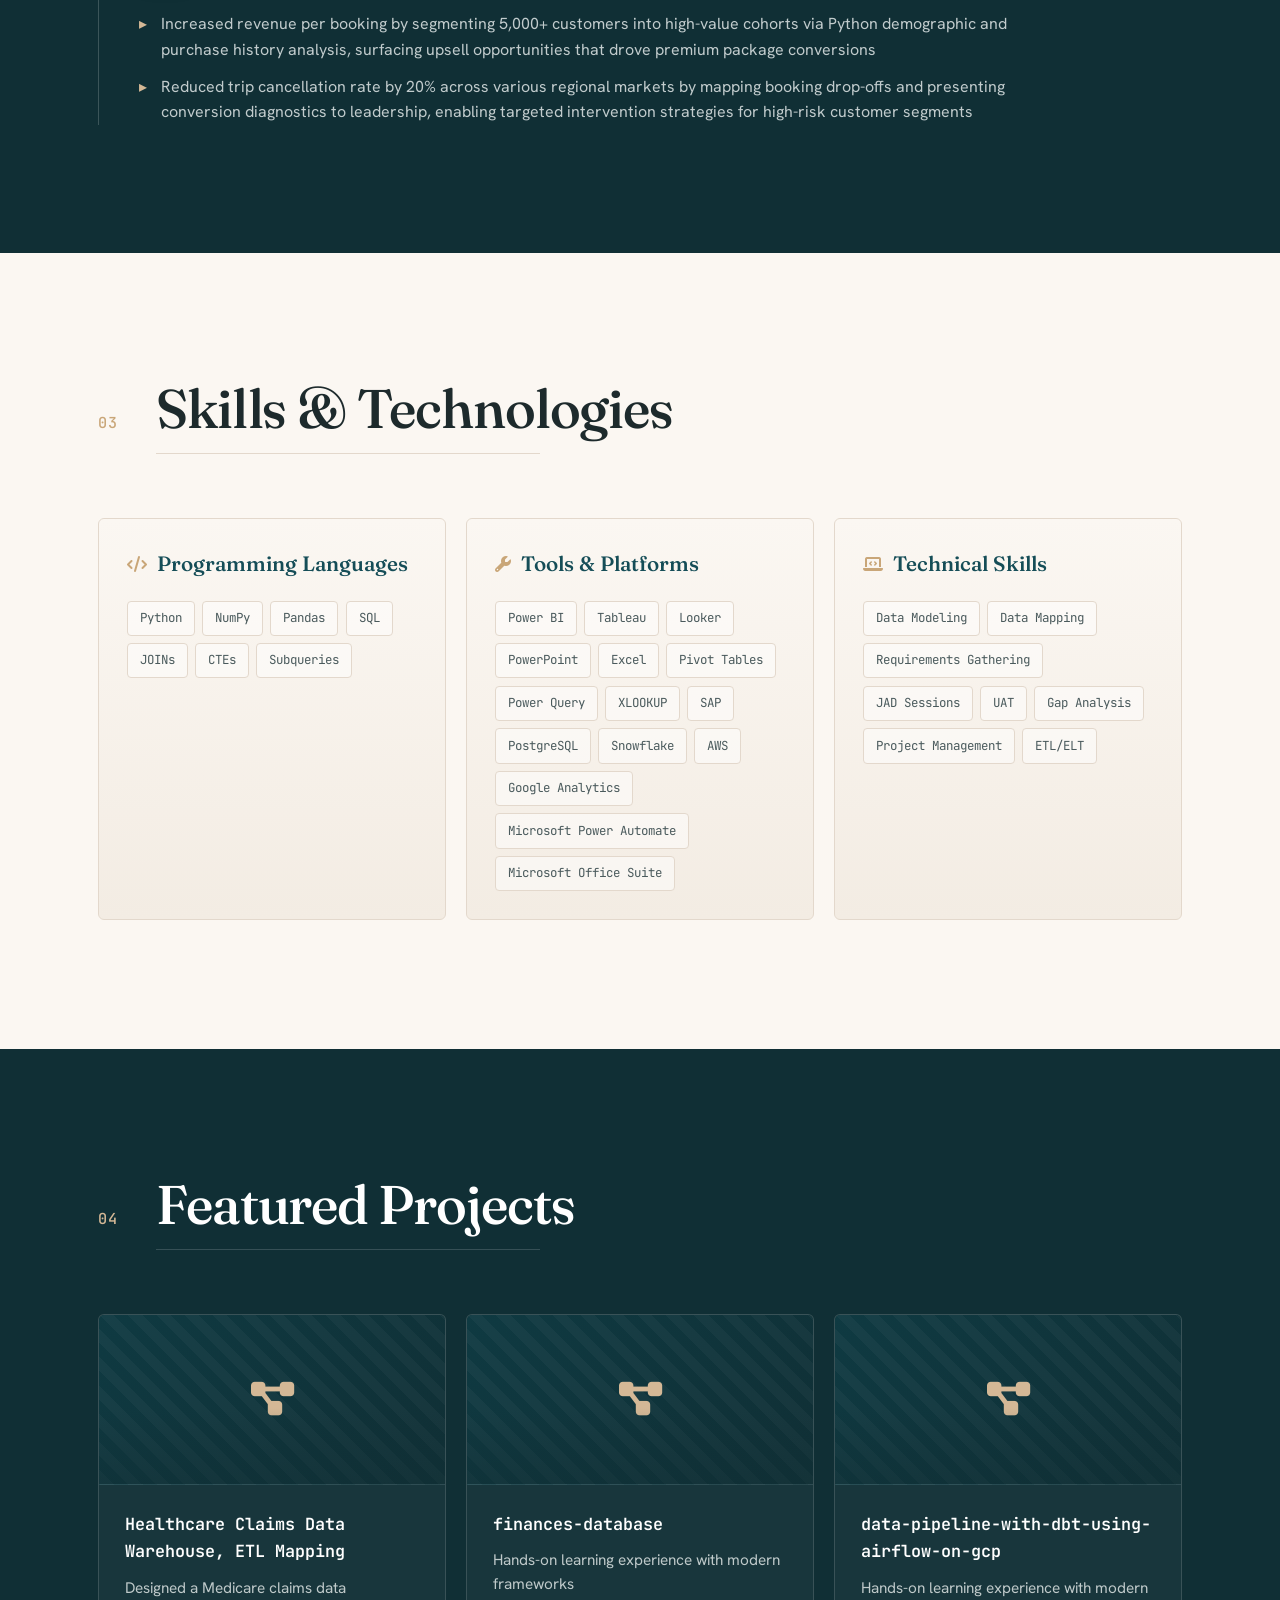
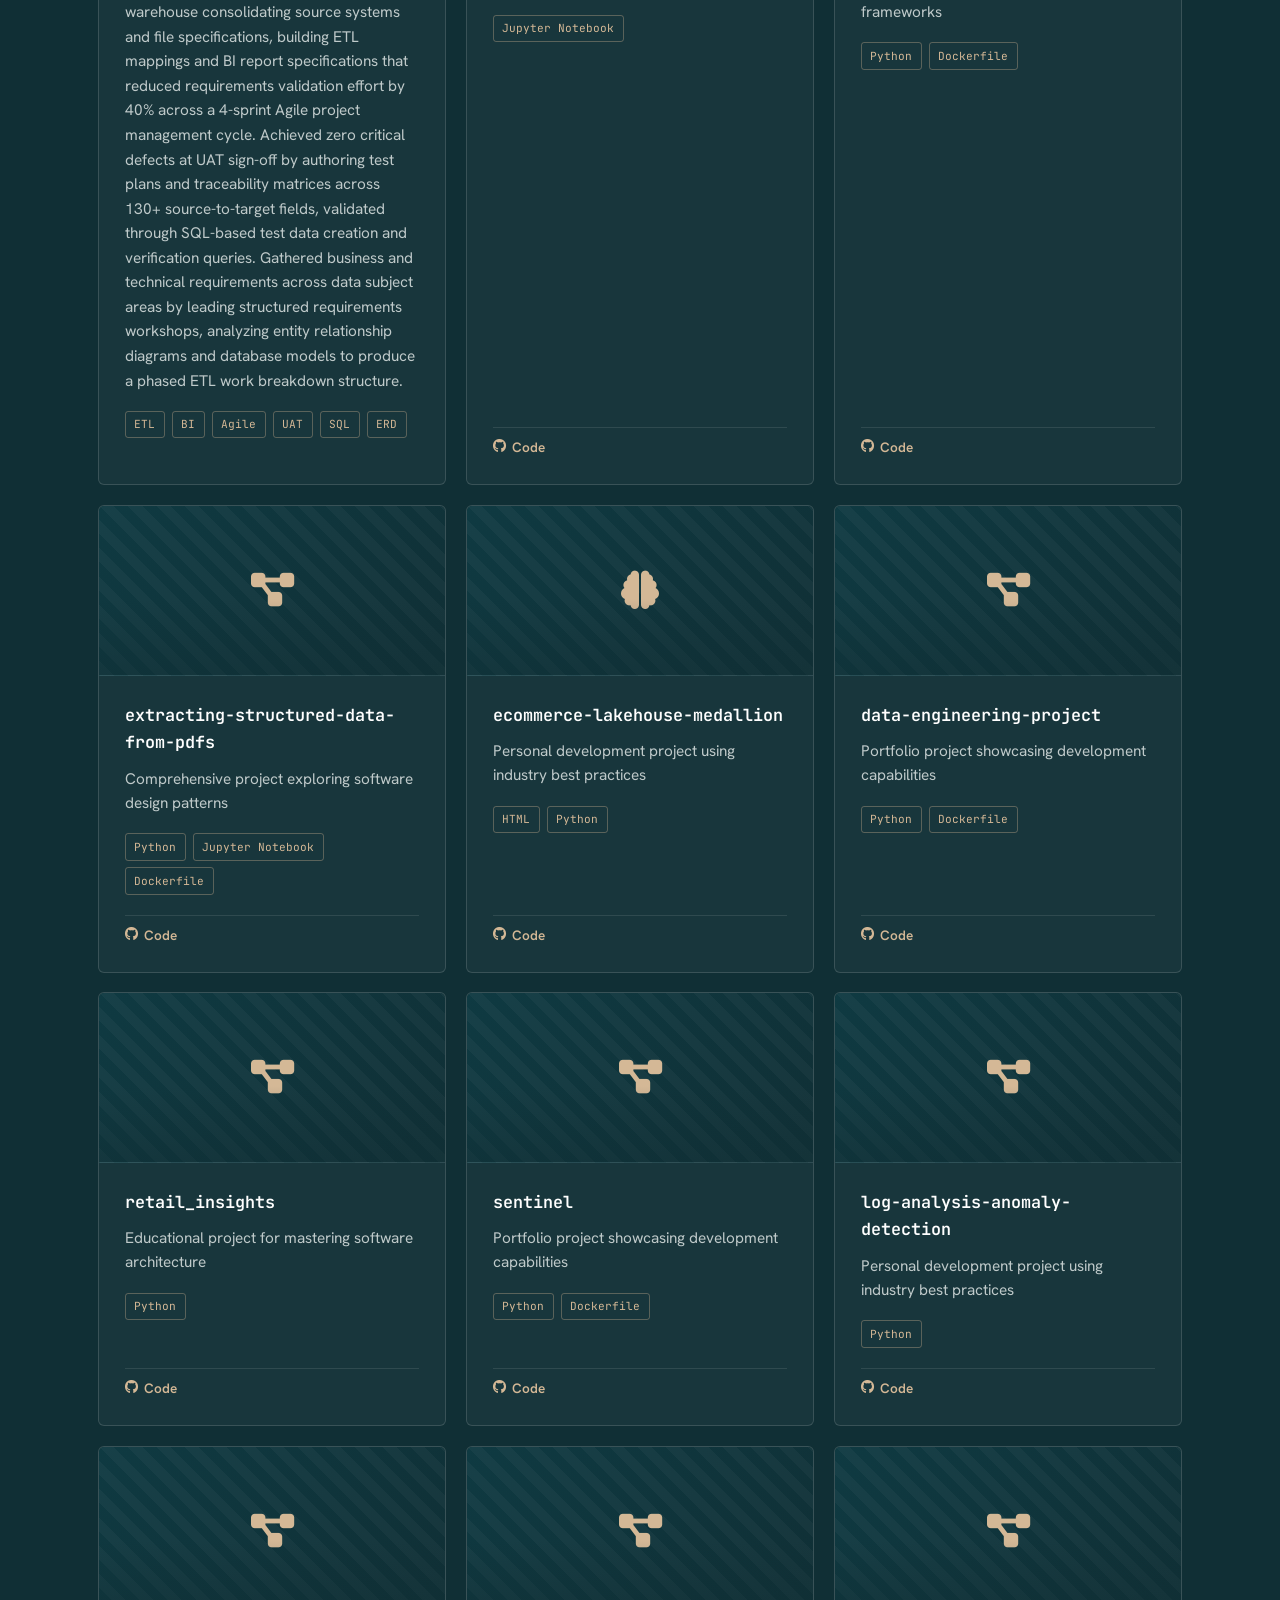
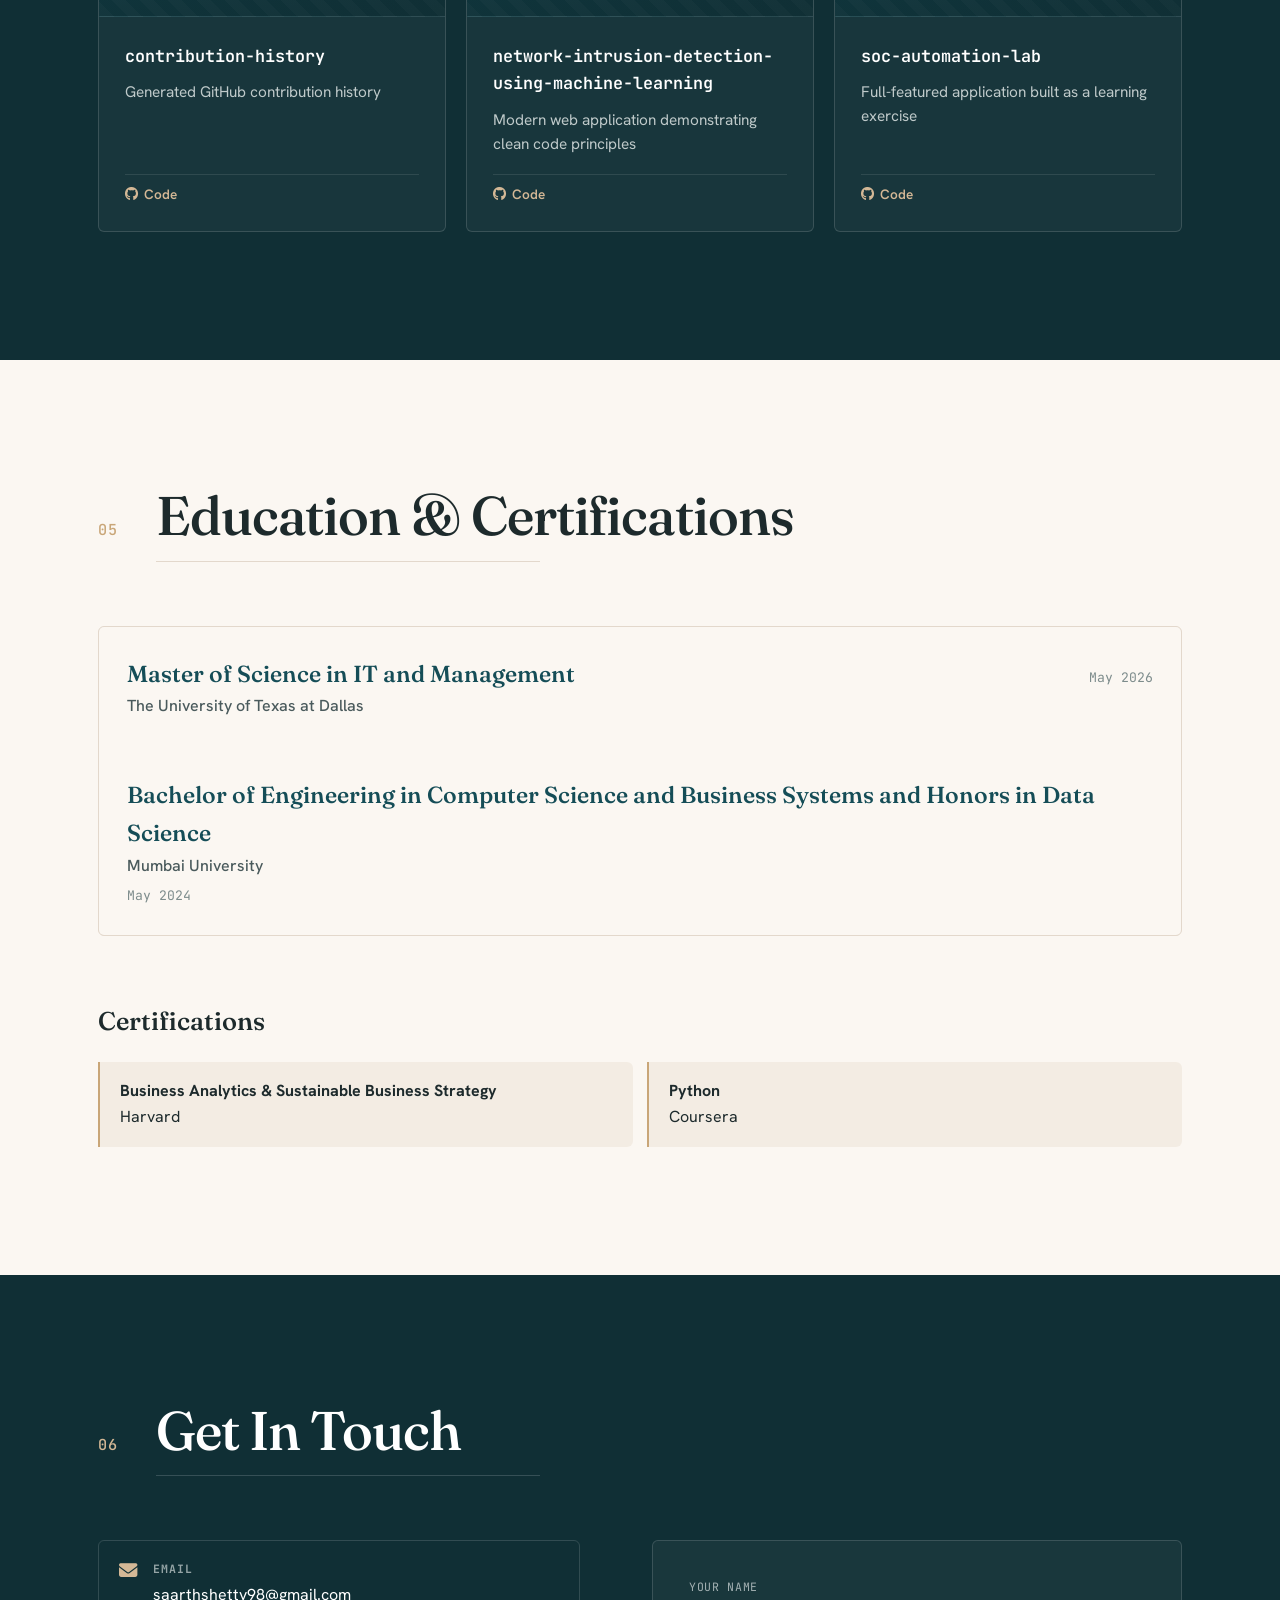
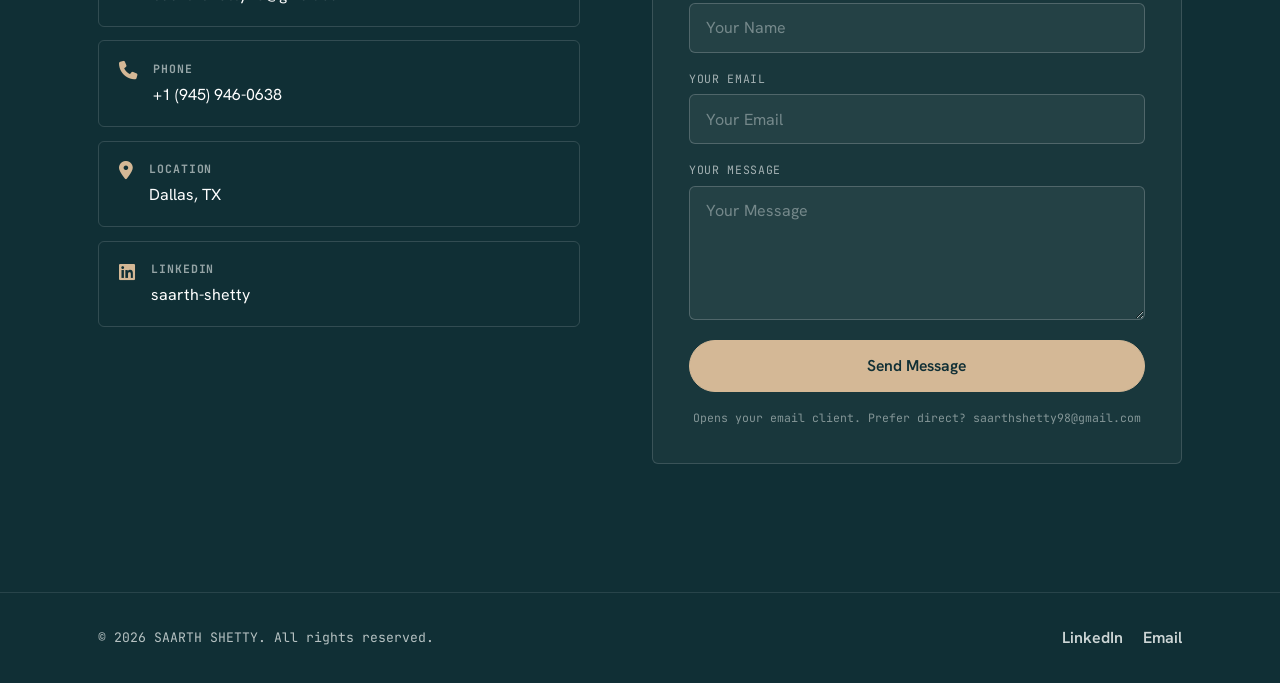
==== commit 3281fd05: "Add profile photo to hero and company logos to experience Co-Authored-By: Claude Opus 4.8 <noreply@a" ====
--- a/index.html
+++ b/index.html
@@ -106,14 +106,19 @@
       <!-- Hero -->
       <section id="home" class="hero">
         <div class="container">
-          <div class="hero-content">
-            <p class="hero-eyebrow"><span id="heroGreeting"></span></p>
-            <h1 class="hero-title"><span class="highlight" id="heroName"></span></h1>
-            <h2 class="hero-subtitle" id="heroTitle"></h2>
-            <p class="hero-description" id="heroSummary"></p>
-            <div class="hero-highlights" id="heroHighlights"></div>
-            <div class="hero-cta" id="heroCTA"></div>
-            <div class="social-links" id="heroSocial"></div>
+          <div class="hero-grid">
+            <div class="hero-content">
+              <p class="hero-eyebrow"><span id="heroGreeting"></span></p>
+              <h1 class="hero-title"><span class="highlight" id="heroName"></span></h1>
+              <h2 class="hero-subtitle" id="heroTitle"></h2>
+              <p class="hero-description" id="heroSummary"></p>
+              <div class="hero-highlights" id="heroHighlights"></div>
+              <div class="hero-cta" id="heroCTA"></div>
+              <div class="social-links" id="heroSocial"></div>
+            </div>
+            <figure class="hero-portrait">
+              <img id="heroAvatar" alt="" decoding="async" />
+            </figure>
           </div>
         </div>
       </section>
--- a/assets/css/styles.css
+++ b/assets/css/styles.css
@@ -287,8 +287,55 @@
   height: 1px;
   background: var(--line);
 }
+.hero-grid {
+  display: grid;
+  grid-template-columns: 1.35fr 0.9fr;
+  gap: clamp(2rem, 5vw, 4.5rem);
+  align-items: center;
+}
 .hero-content {
   max-width: 60rem;
+}
+.hero-portrait {
+  position: relative;
+  margin: 0;
+  justify-self: center;
+  width: min(100%, 22rem);
+}
+.hero-portrait img {
+  display: block;
+  width: 100%;
+  aspect-ratio: 1 / 1;
+  object-fit: cover;
+  border-radius: 18px;
+  border: 1px solid var(--line);
+  box-shadow:
+    0 1px 0 rgba(255, 255, 255, 0.6) inset,
+    0 24px 50px -18px rgba(16, 47, 53, 0.45);
+}
+/* warm frame accent echoing the palette */
+.hero-portrait::before {
+  content: "";
+  position: absolute;
+  inset: -0.85rem -0.85rem auto auto;
+  width: 60%;
+  height: 60%;
+  border-top: 2px solid var(--sand-warm);
+  border-right: 2px solid var(--sand-warm);
+  border-radius: 0 18px 0 0;
+  opacity: 0.5;
+  z-index: -1;
+}
+@media (max-width: 860px) {
+  .hero-grid {
+    grid-template-columns: 1fr;
+  }
+  .hero-portrait {
+    grid-row: 1;
+    width: min(70%, 16rem);
+    justify-self: start;
+    margin-bottom: 0.5rem;
+  }
 }
 .hero-eyebrow {
   font-family: var(--font-mono);
@@ -526,9 +573,23 @@
   display: flex;
   flex-wrap: wrap;
   justify-content: space-between;
-  align-items: baseline;
+  align-items: center;
   gap: 0.5rem 1.5rem;
   margin-bottom: 1rem;
+}
+.timeline-heading {
+  display: flex;
+  align-items: center;
+  gap: 1rem;
+}
+.timeline-logo {
+  flex: none;
+  width: 52px;
+  height: 52px;
+  border-radius: 12px;
+  object-fit: contain;
+  background: #fff;
+  box-shadow: 0 6px 16px -8px rgba(0, 0, 0, 0.55);
 }
 .timeline-title {
   font-family: var(--font-display);
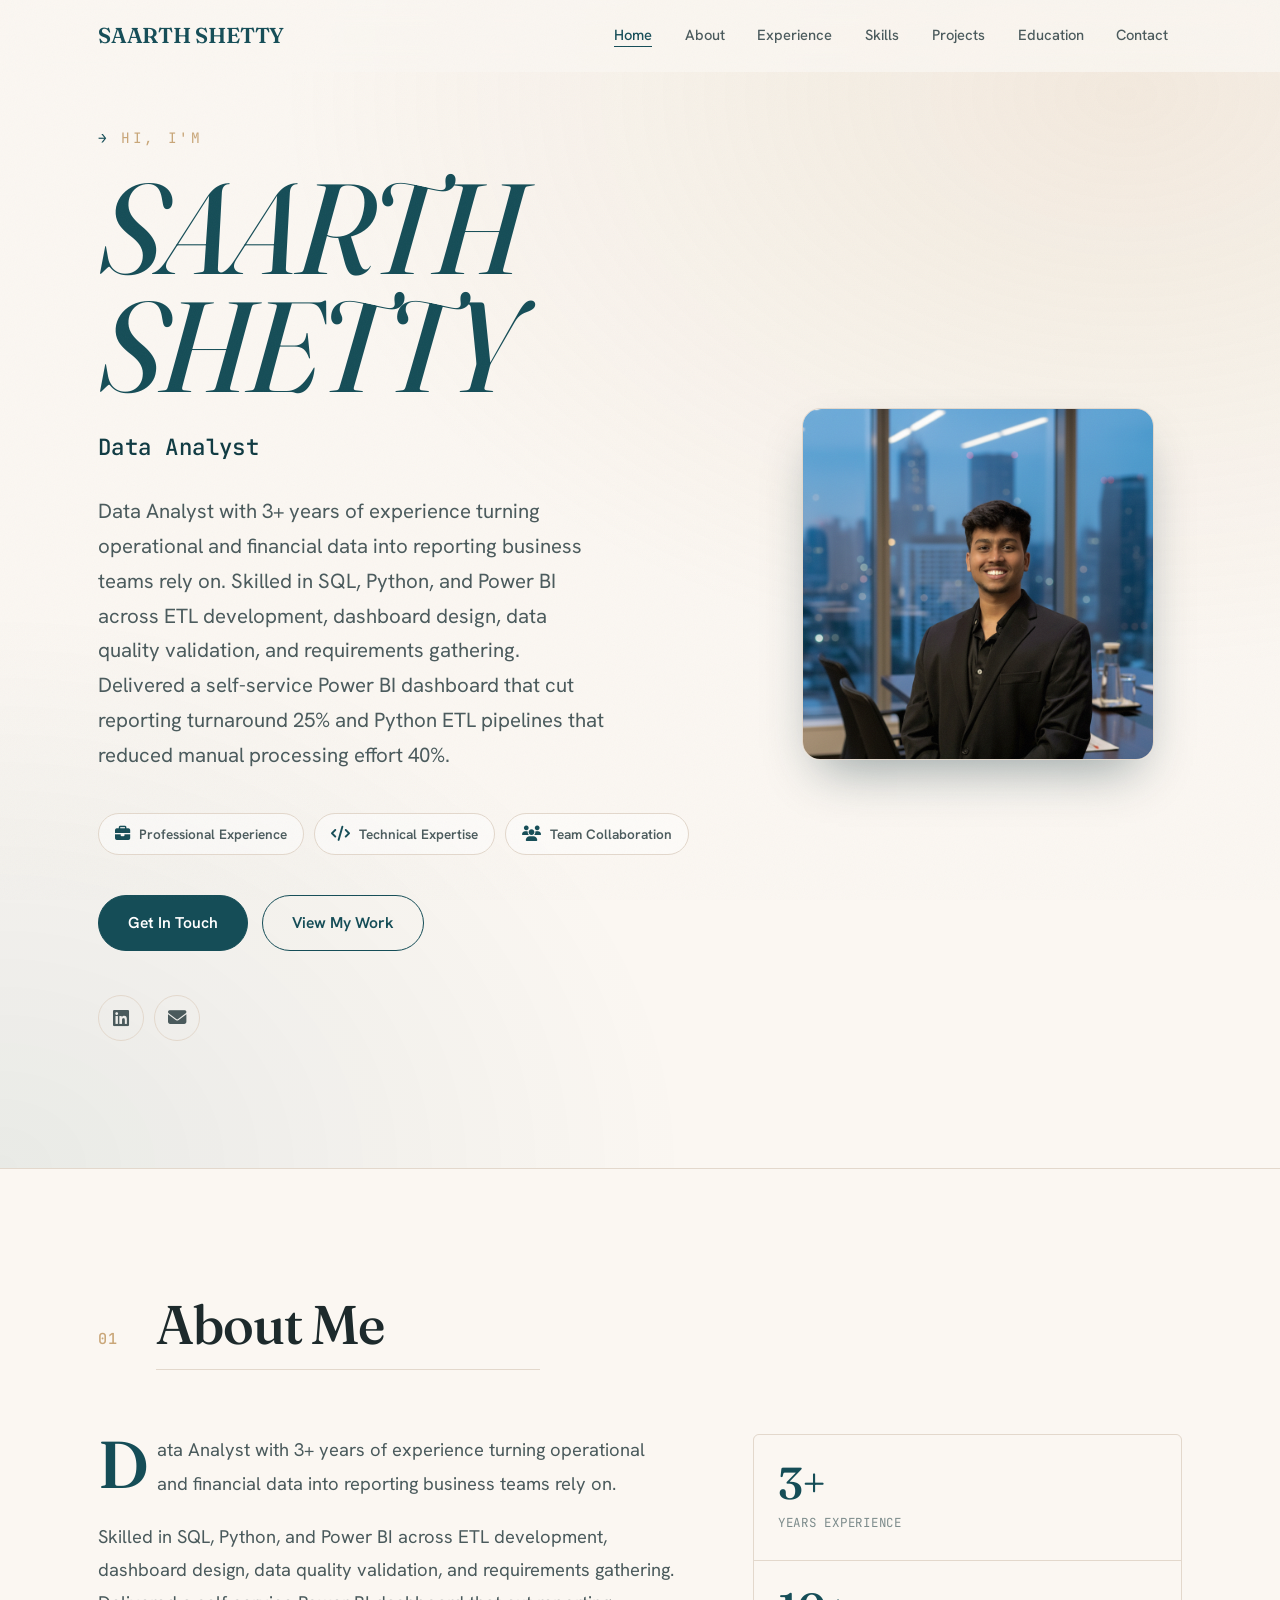
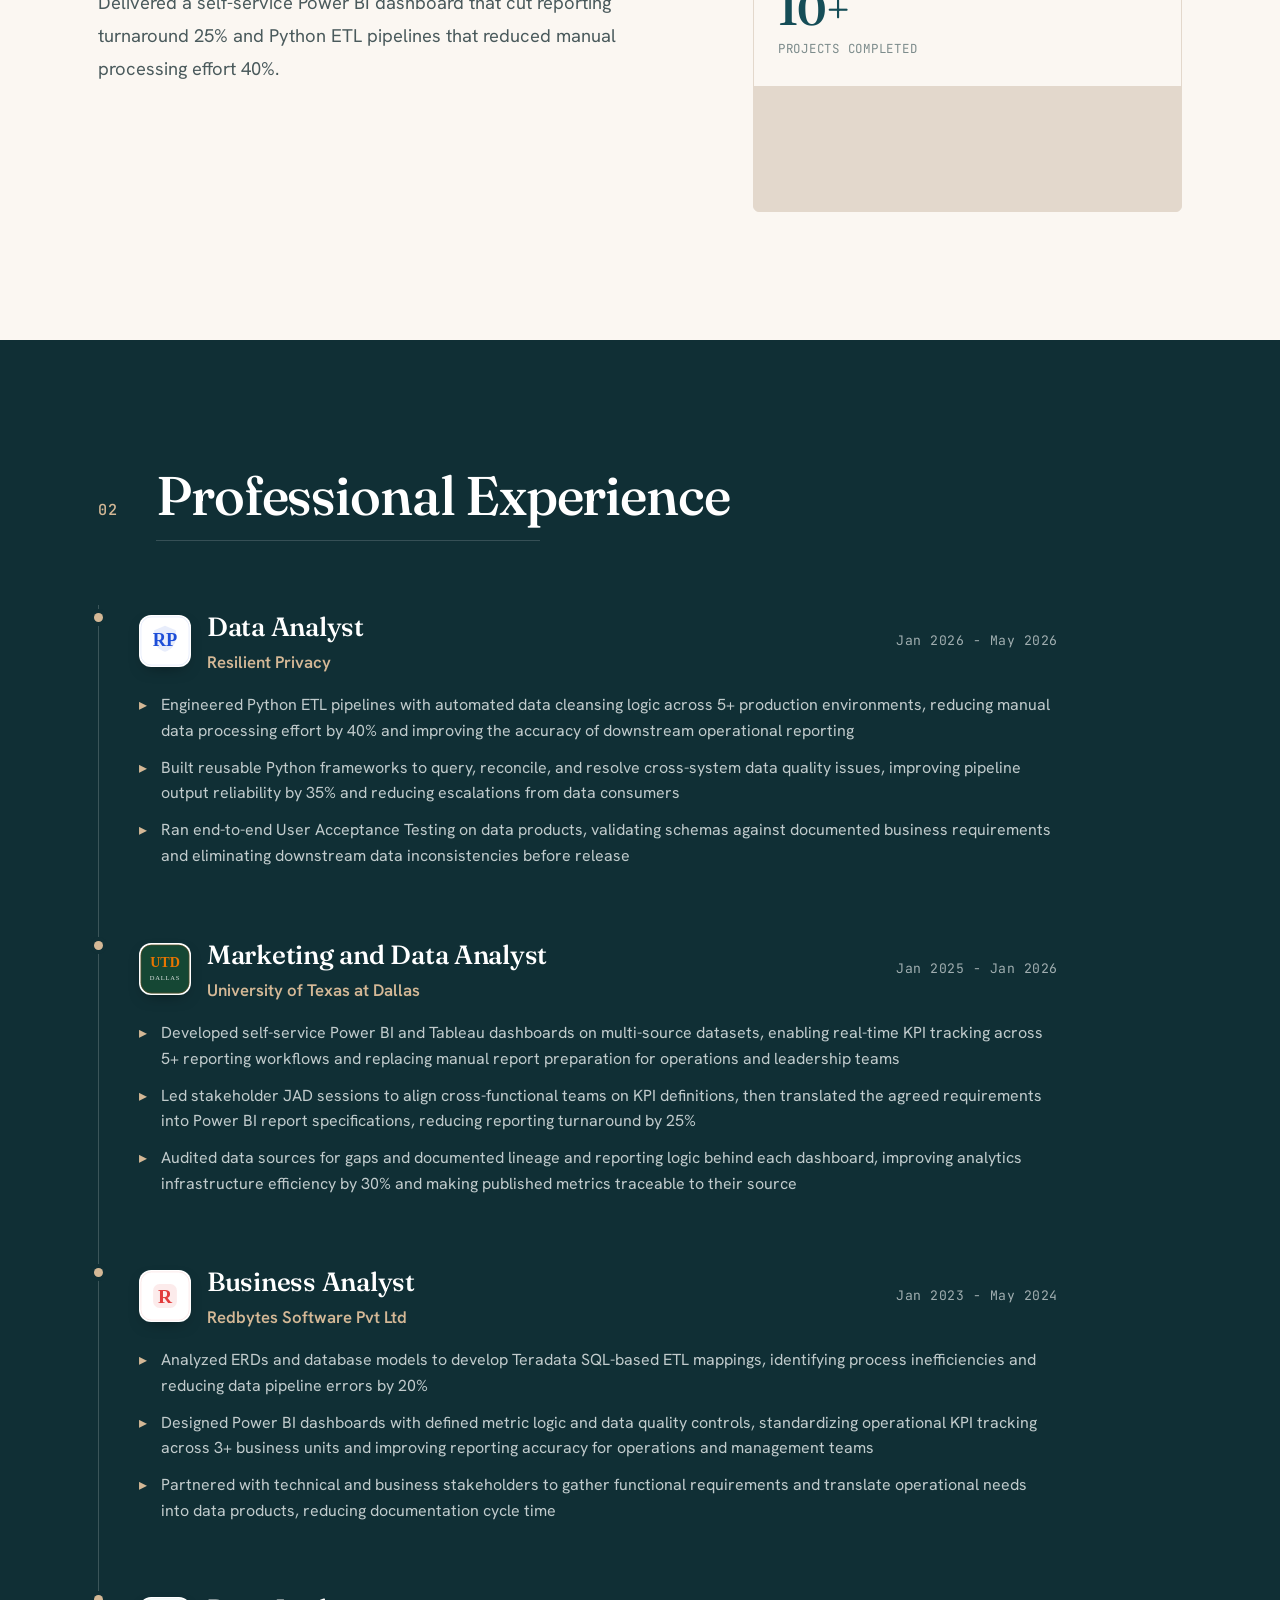
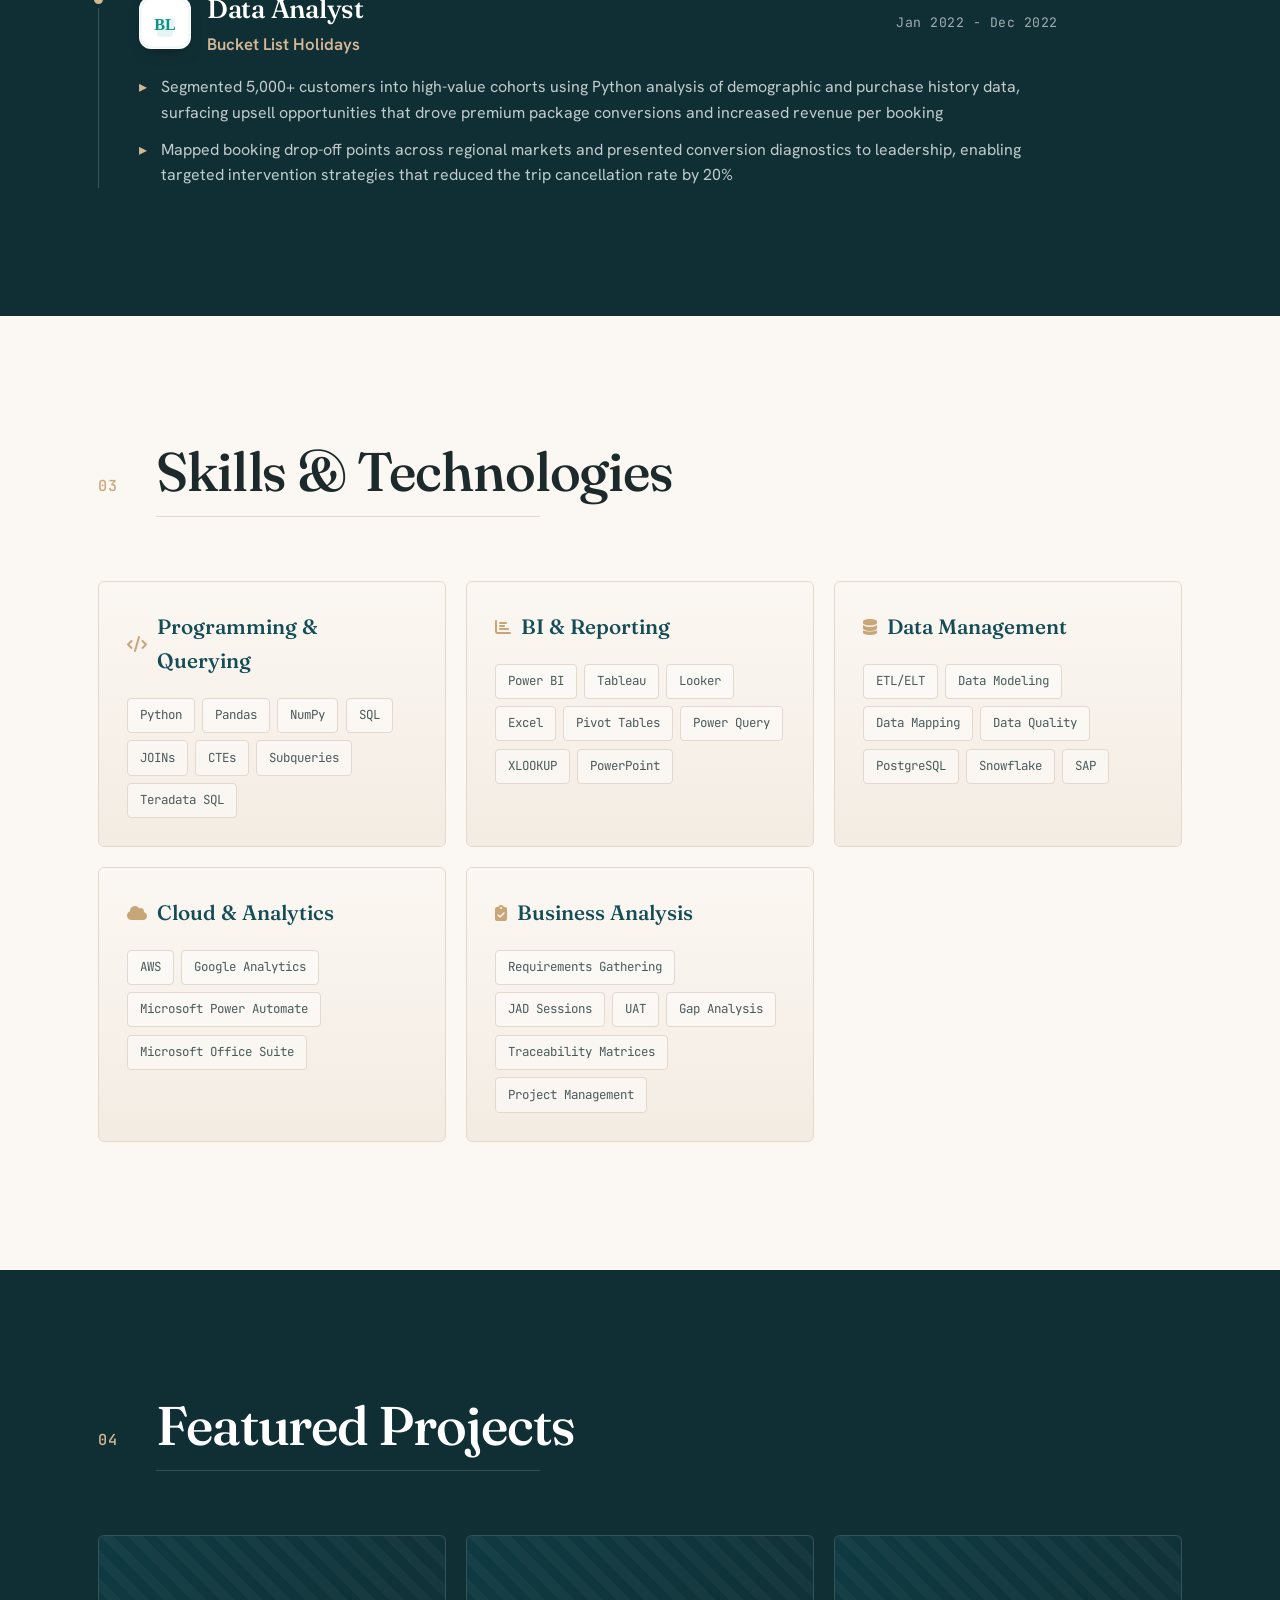
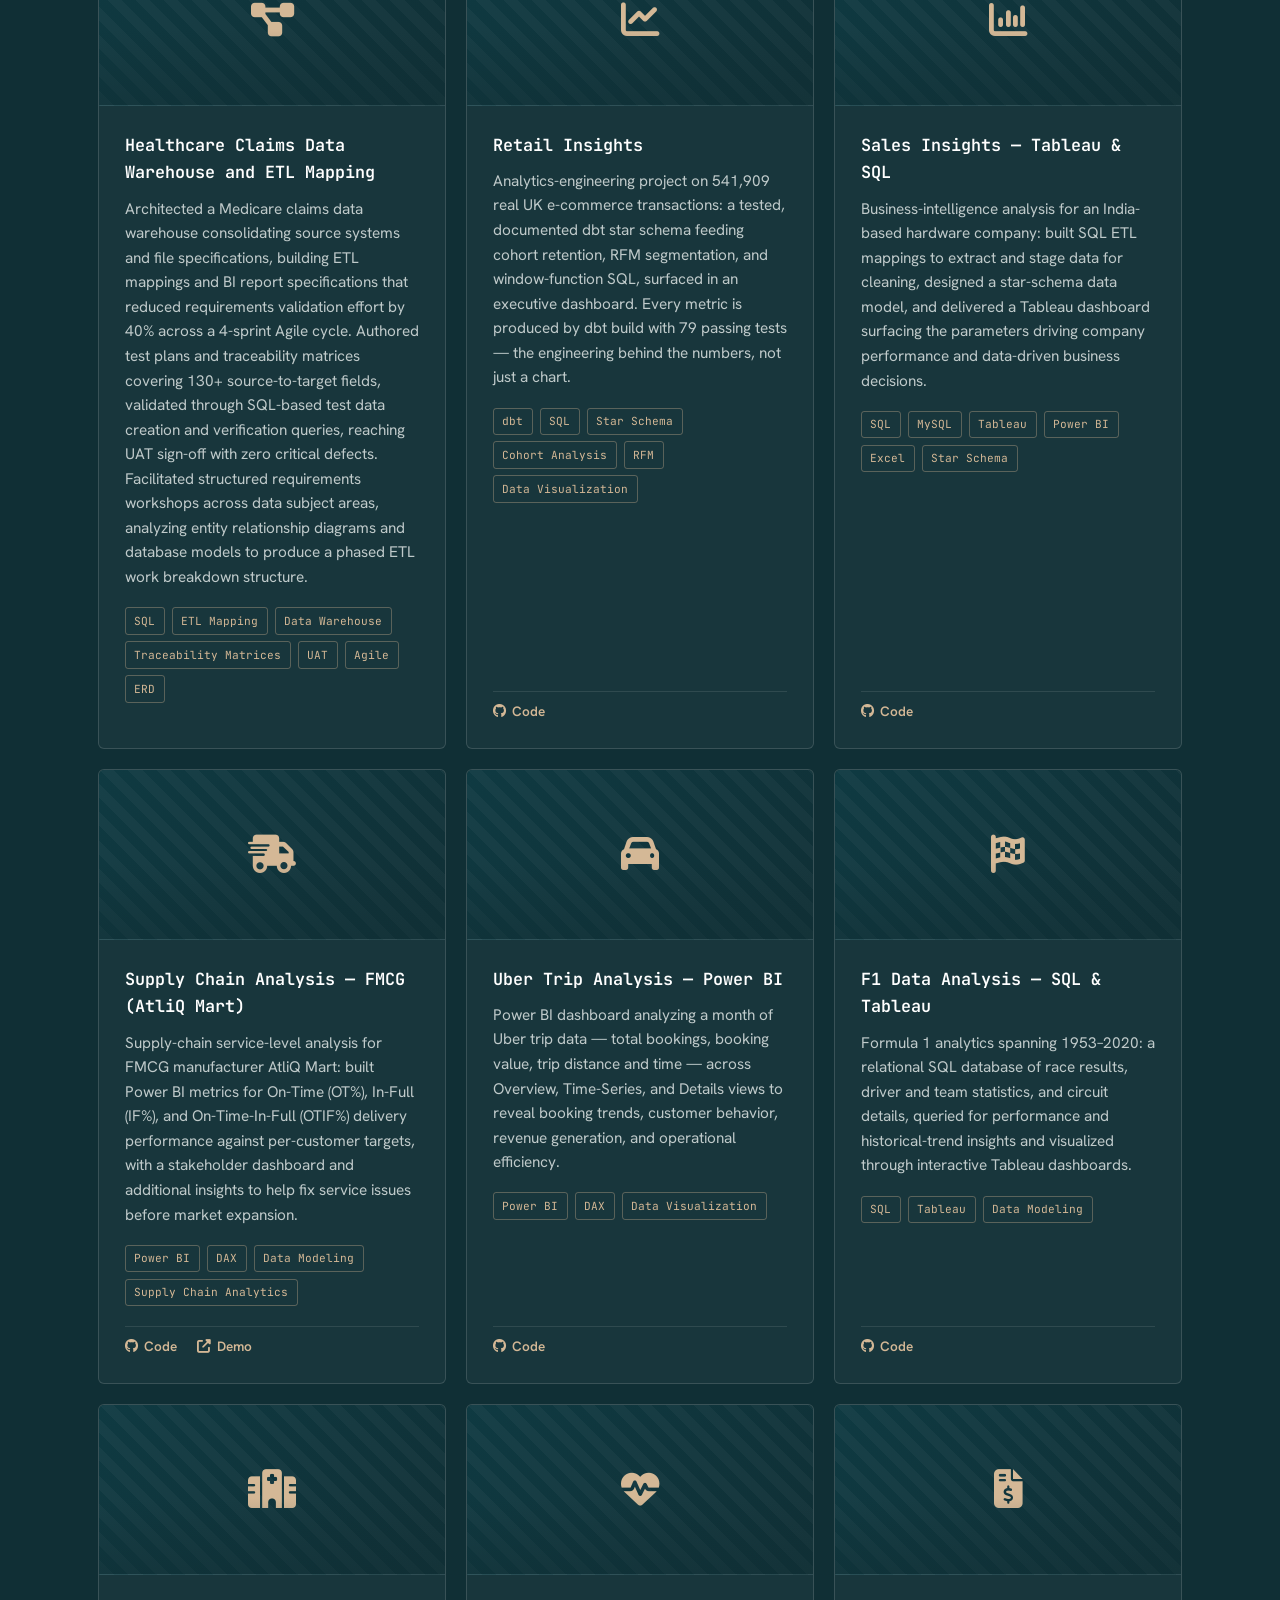
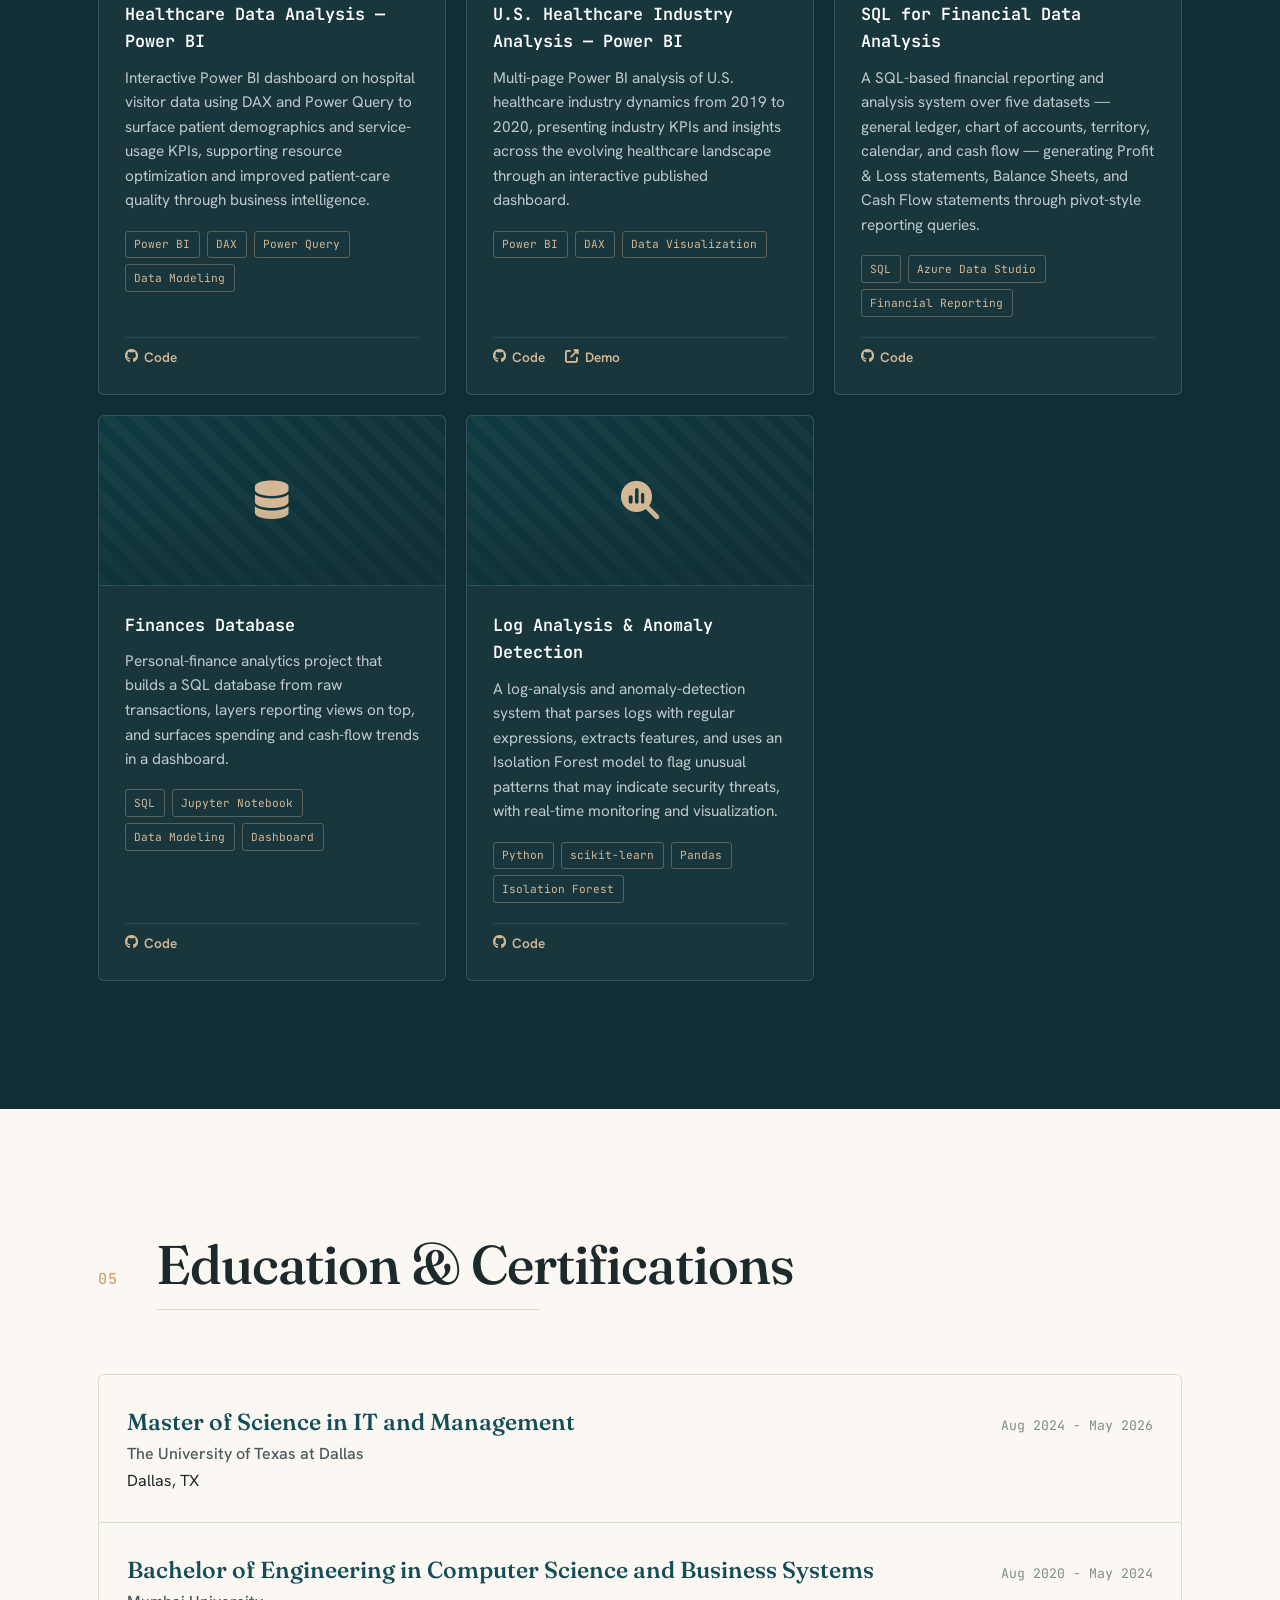
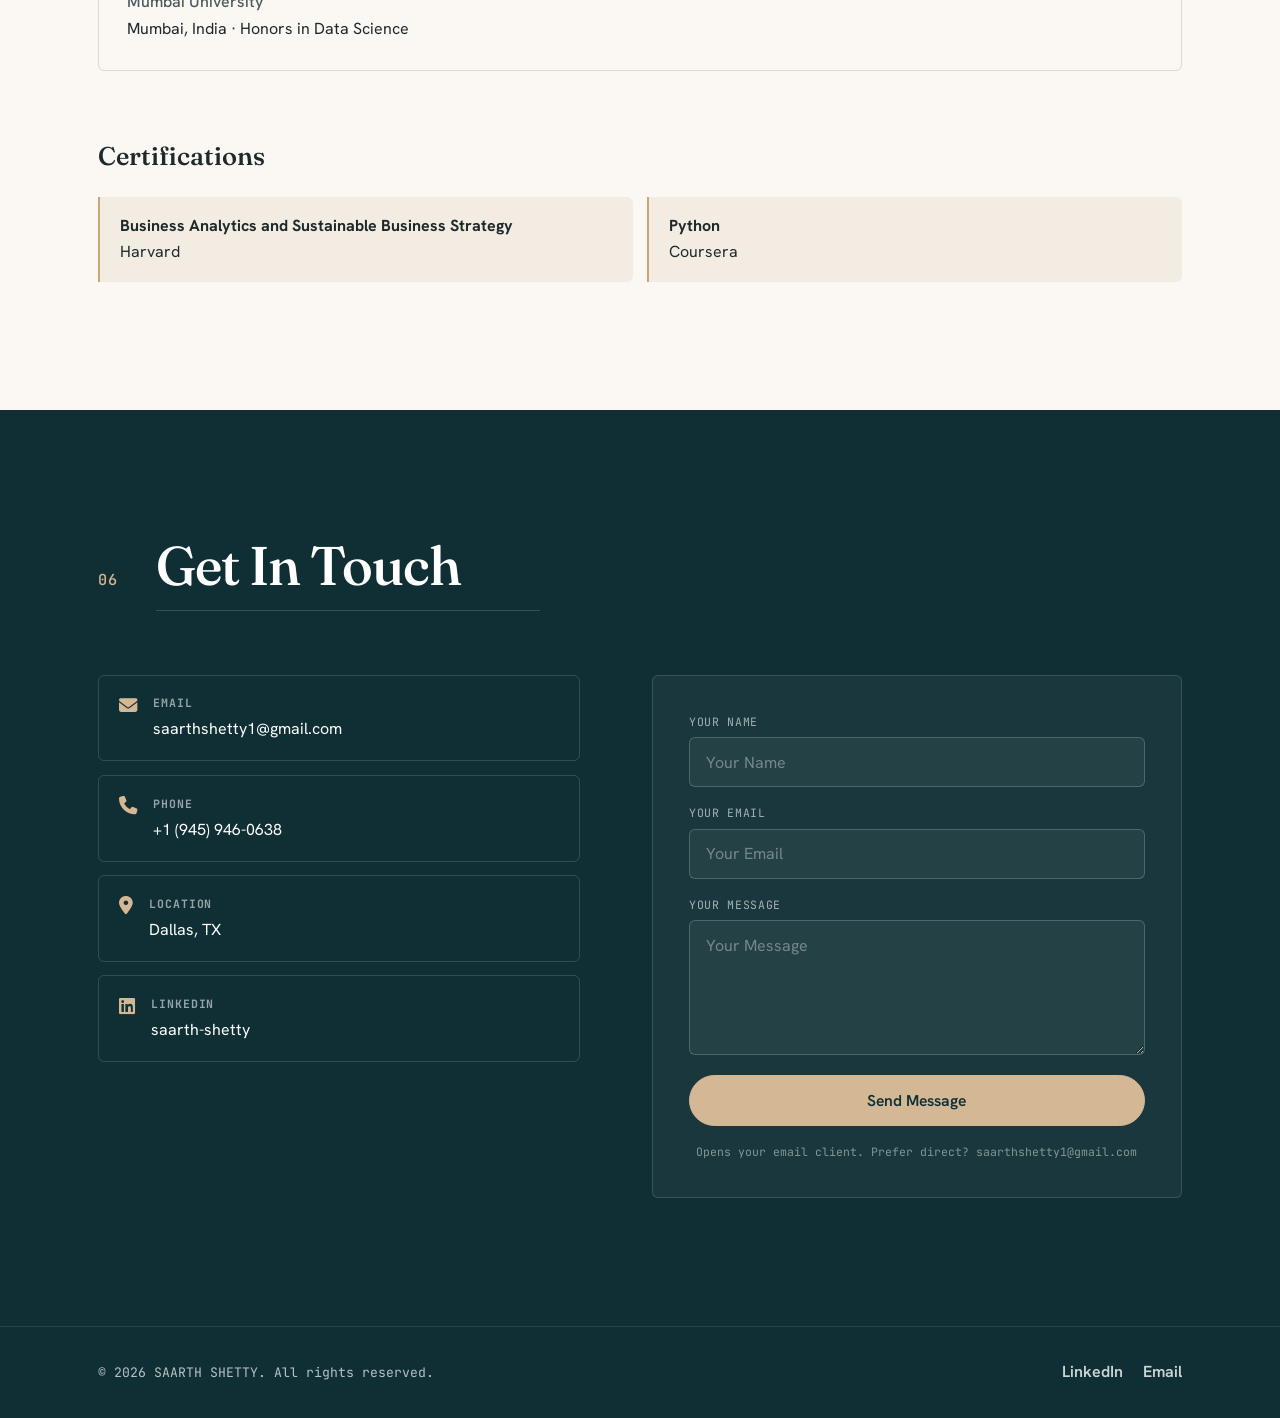
==== commit 8ed3f463: "Sync portfolio content with Data Analyst resume Retitle to Data Analyst, replace summary, resync exp" ====
--- a/index.html
+++ b/index.html
@@ -5,39 +5,39 @@
     <meta name="viewport" content="width=device-width, initial-scale=1.0" />
 
     <!-- Primary meta (static — present before JS runs, so crawlers & link unfurlers see it) -->
-    <title>Aisha Rahman — Business Analyst</title>
+    <title>Saarth Shetty — Data Analyst</title>
     <meta
       name="description"
-      content="Aisha Rahman — Business Analyst specializing in SQL, Power BI, Tableau, requirements analysis, and KPI-driven reporting. 1+ years turning operational data into measurable business outcomes."
-    />
-    <meta name="author" content="Aisha Rahman" />
+      content="Saarth Shetty — Data Analyst with 3+ years turning operational and financial data into reporting business teams rely on. Skilled in SQL, Python, and Power BI across ETL development, dashboard design, data quality validation, and requirements gathering."
+    />
+    <meta name="author" content="Saarth Shetty" />
     <meta
       name="keywords"
-      content="Aisha Rahman, Business Analyst, SQL, Power BI, Tableau, Data Analytics, Requirements Analysis, KPI, Portfolio"
+      content="Saarth Shetty, Data Analyst, SQL, Python, Power BI, Tableau, ETL, Data Quality, Requirements Gathering, Portfolio"
     />
     <meta name="theme-color" content="#123A42" />
-    <link rel="canonical" href="https://example.com/" />
+    <link rel="canonical" href="https://saarthshetty.com/" />
 
     <!-- Open Graph (LinkedIn / Facebook) -->
     <meta property="og:type" content="website" />
-    <meta property="og:site_name" content="Aisha Rahman" />
-    <meta property="og:title" content="Aisha Rahman — Business Analyst" />
+    <meta property="og:site_name" content="Saarth Shetty" />
+    <meta property="og:title" content="Saarth Shetty — Data Analyst" />
     <meta
       property="og:description"
-      content="Business Analyst specializing in SQL, Power BI, Tableau, requirements analysis, and KPI-driven reporting."
-    />
-    <meta property="og:url" content="https://example.com/" />
+      content="Data Analyst with 3+ years of experience in SQL, Python, and Power BI across ETL development, dashboard design, and data quality validation."
+    />
+    <meta property="og:url" content="https://saarthshetty.com/" />
     <meta property="og:image" content="assets/og-image.png" />
     <meta property="og:image:width" content="1200" />
     <meta property="og:image:height" content="630" />
-    <meta property="og:image:alt" content="Aisha Rahman — Business Analyst" />
+    <meta property="og:image:alt" content="Saarth Shetty — Data Analyst" />
 
     <!-- Twitter / X -->
     <meta name="twitter:card" content="summary_large_image" />
-    <meta name="twitter:title" content="Aisha Rahman — Business Analyst" />
+    <meta name="twitter:title" content="Saarth Shetty — Data Analyst" />
     <meta
       name="twitter:description"
-      content="Business Analyst specializing in SQL, Power BI, Tableau, requirements analysis, and KPI-driven reporting."
+      content="Data Analyst with 3+ years of experience in SQL, Python, and Power BI across ETL development, dashboard design, and data quality validation."
     />
     <meta name="twitter:image" content="assets/og-image.png" />
 
@@ -67,12 +67,12 @@
       {
         "@context": "https://schema.org",
         "@type": "Person",
-        "name": "Aisha Rahman",
-        "jobTitle": "Business Analyst",
-        "url": "https://example.com/",
-        "email": "mailto:aisha.rahman@example.com",
-        "sameAs": ["https://www.linkedin.com/", "https://github.com/"],
-        "knowsAbout": ["SQL", "Power BI", "Tableau", "Business Analysis", "Data Analytics", "KPI Reporting"]
+        "name": "Saarth Shetty",
+        "jobTitle": "Data Analyst",
+        "url": "https://saarthshetty.com/",
+        "email": "mailto:saarthshetty1@gmail.com",
+        "sameAs": ["https://www.linkedin.com/in/saarth-shetty", "https://github.com/SAARTH4555"],
+        "knowsAbout": ["SQL", "Python", "Power BI", "Tableau", "ETL", "Data Quality", "Requirements Gathering"]
       }
     </script>
   </head>
@@ -213,18 +213,18 @@
     <!-- Fallback for crawlers / no-JS visitors so the page is never blank -->
     <noscript>
       <div class="noscript-banner">
-        <h1>Aisha Rahman — Business Analyst</h1>
+        <h1>Saarth Shetty — Data Analyst</h1>
         <p>
-          Business Analyst with 1+ years of experience in SQL, Power BI, Tableau, requirements analysis,
-          and KPI-driven reporting. This portfolio is interactive; please enable JavaScript for the full
+          Data Analyst with 3+ years of experience in SQL, Python, and Power BI across ETL development,
+          dashboard design, and data quality validation. This portfolio is interactive; please enable JavaScript for the full
           experience.
         </p>
         <p>
-          <a href="mailto:aisha.rahman@example.com">aisha.rahman@example.com</a>
+          <a href="mailto:saarthshetty1@gmail.com">saarthshetty1@gmail.com</a>
           &nbsp;•&nbsp;
-          <a href="https://www.linkedin.com/">LinkedIn</a>
+          <a href="https://www.linkedin.com/in/saarth-shetty">LinkedIn</a>
           &nbsp;•&nbsp;
-          <a href="https://github.com/">GitHub</a>
+          <a href="https://github.com/SAARTH4555">GitHub</a>
         </p>
       </div>
     </noscript>
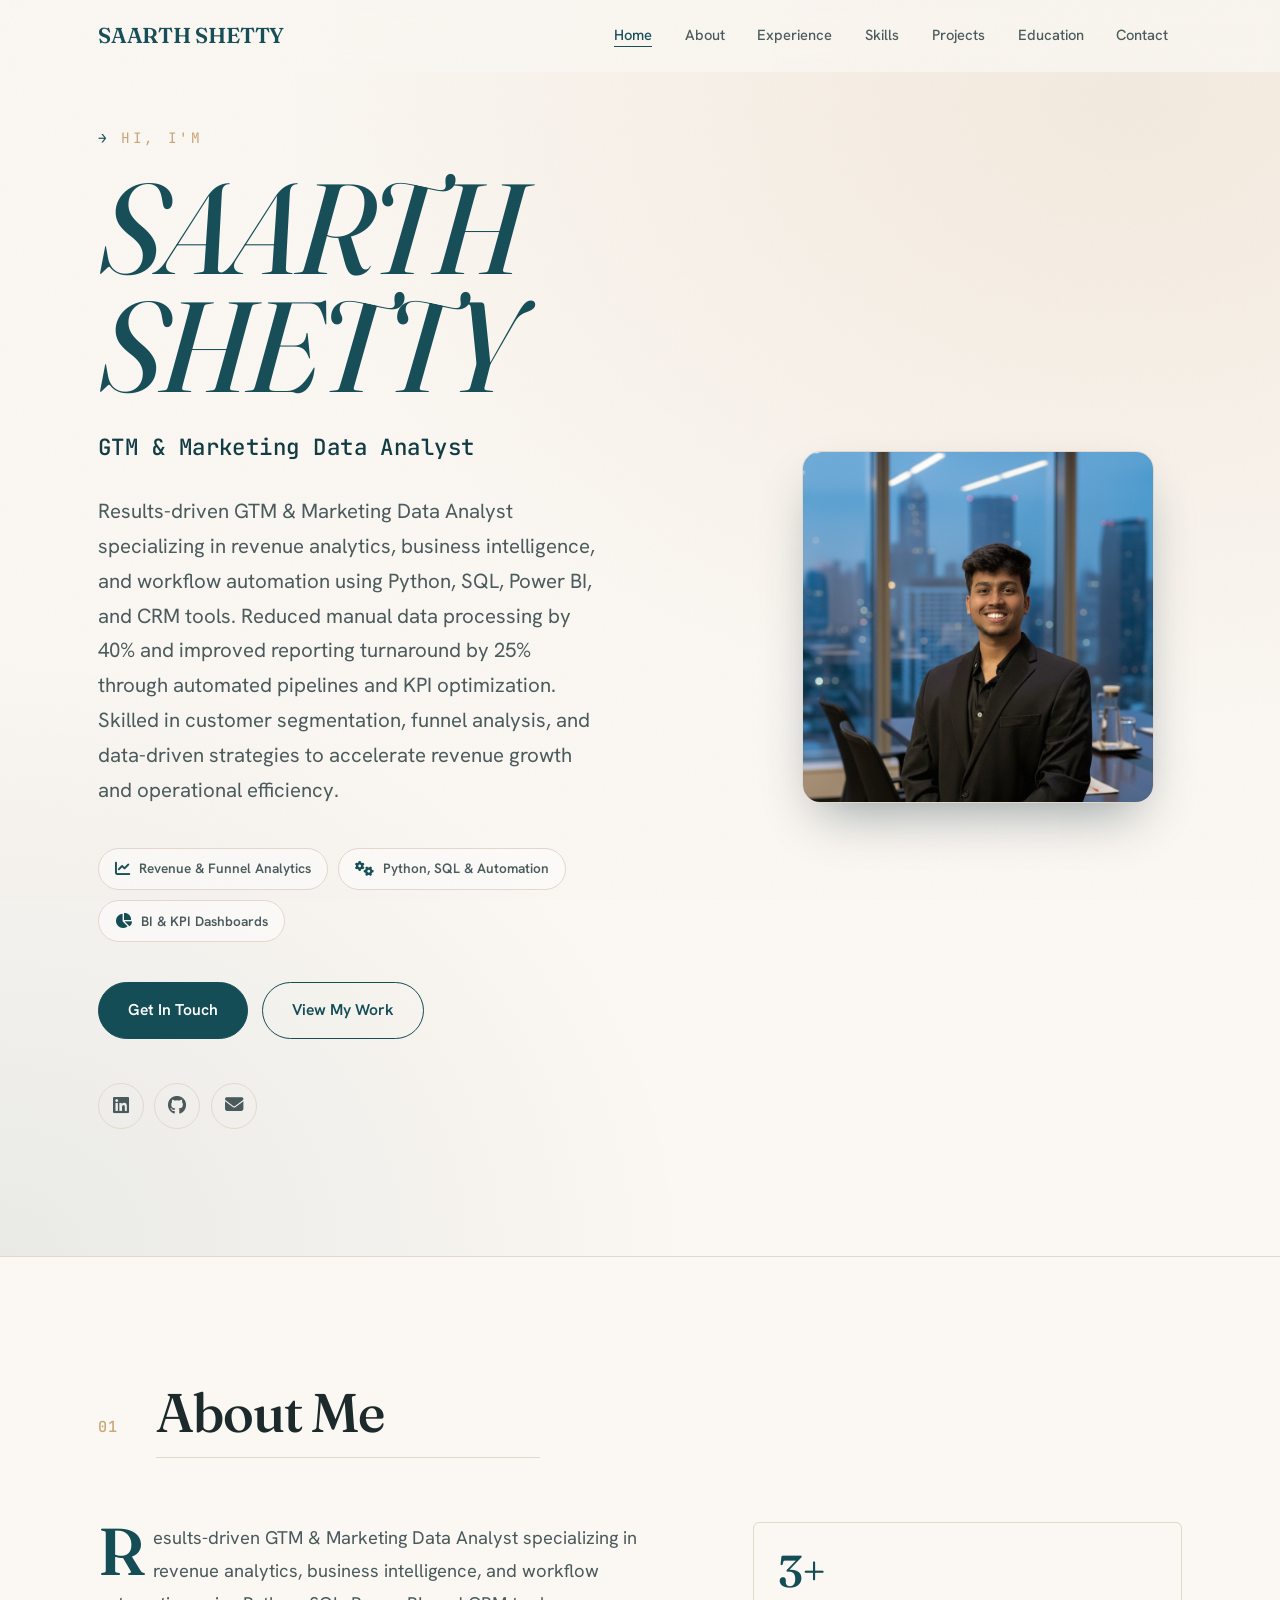
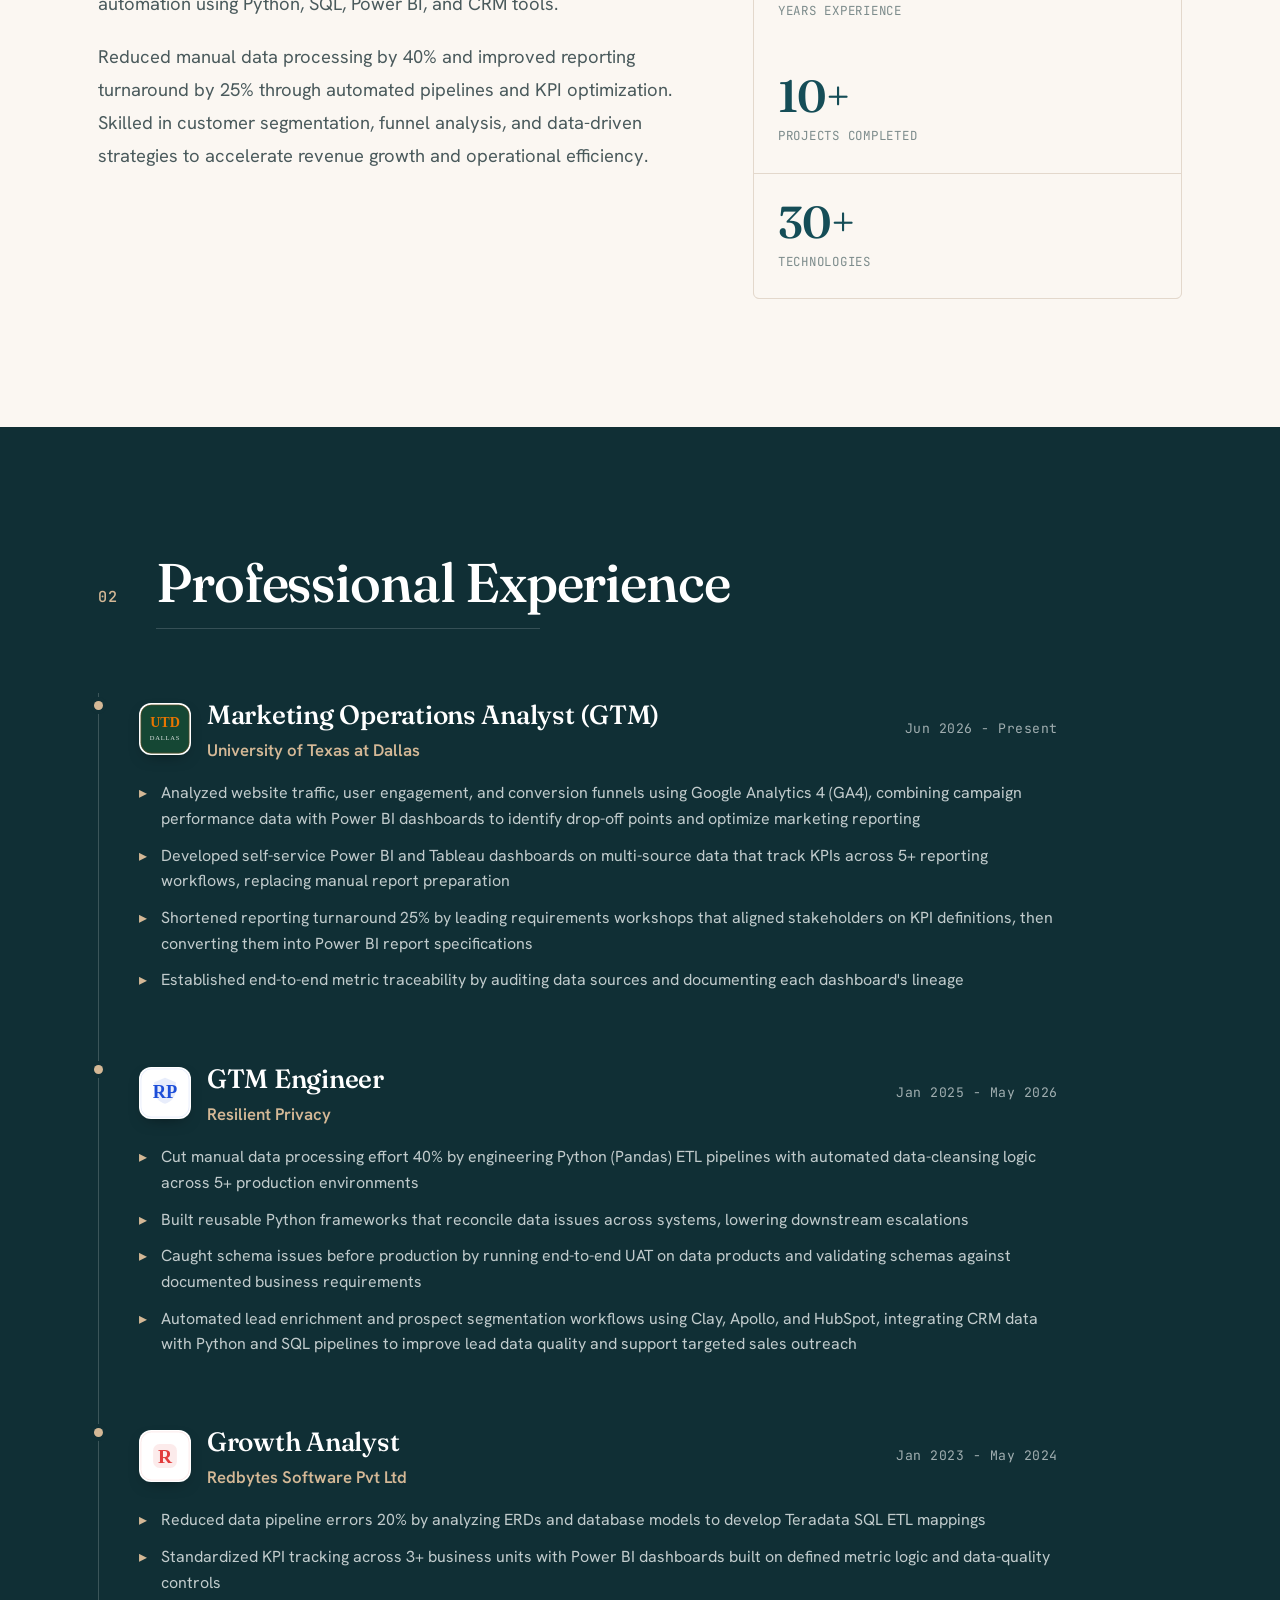
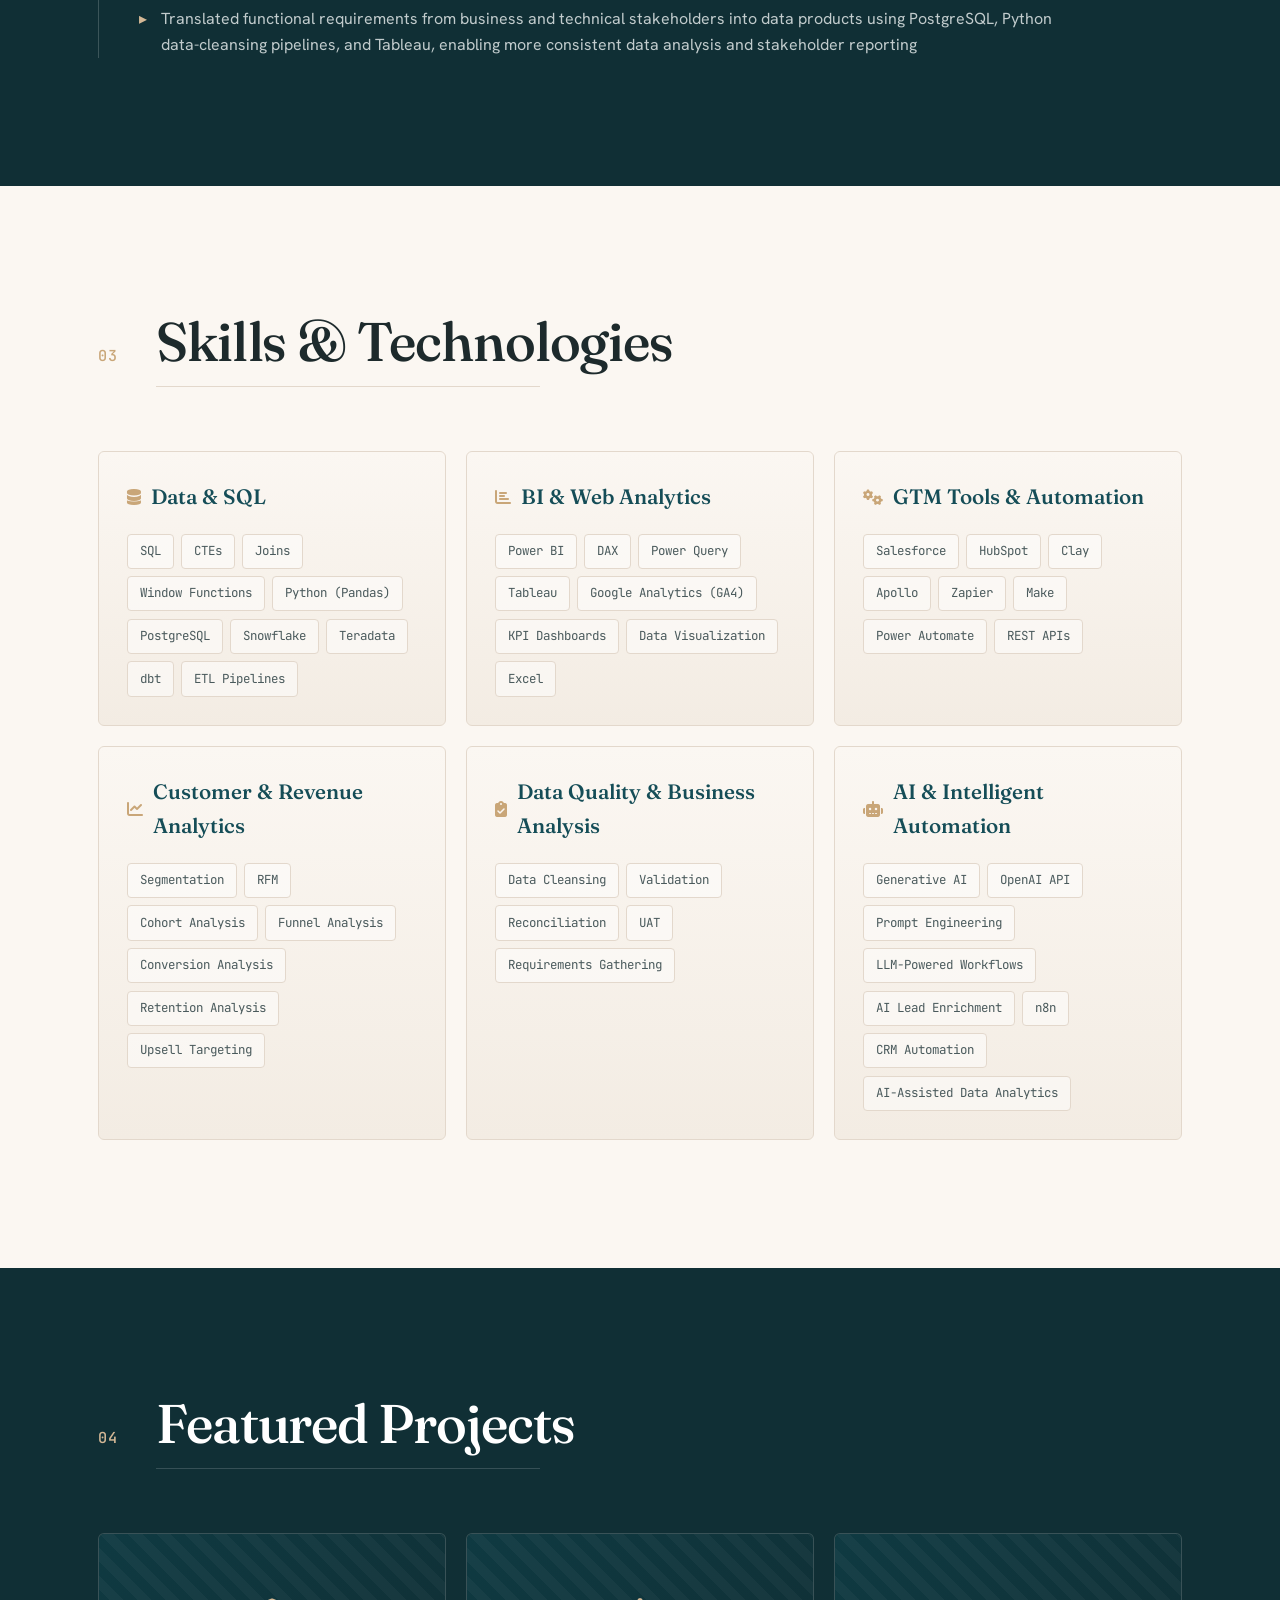
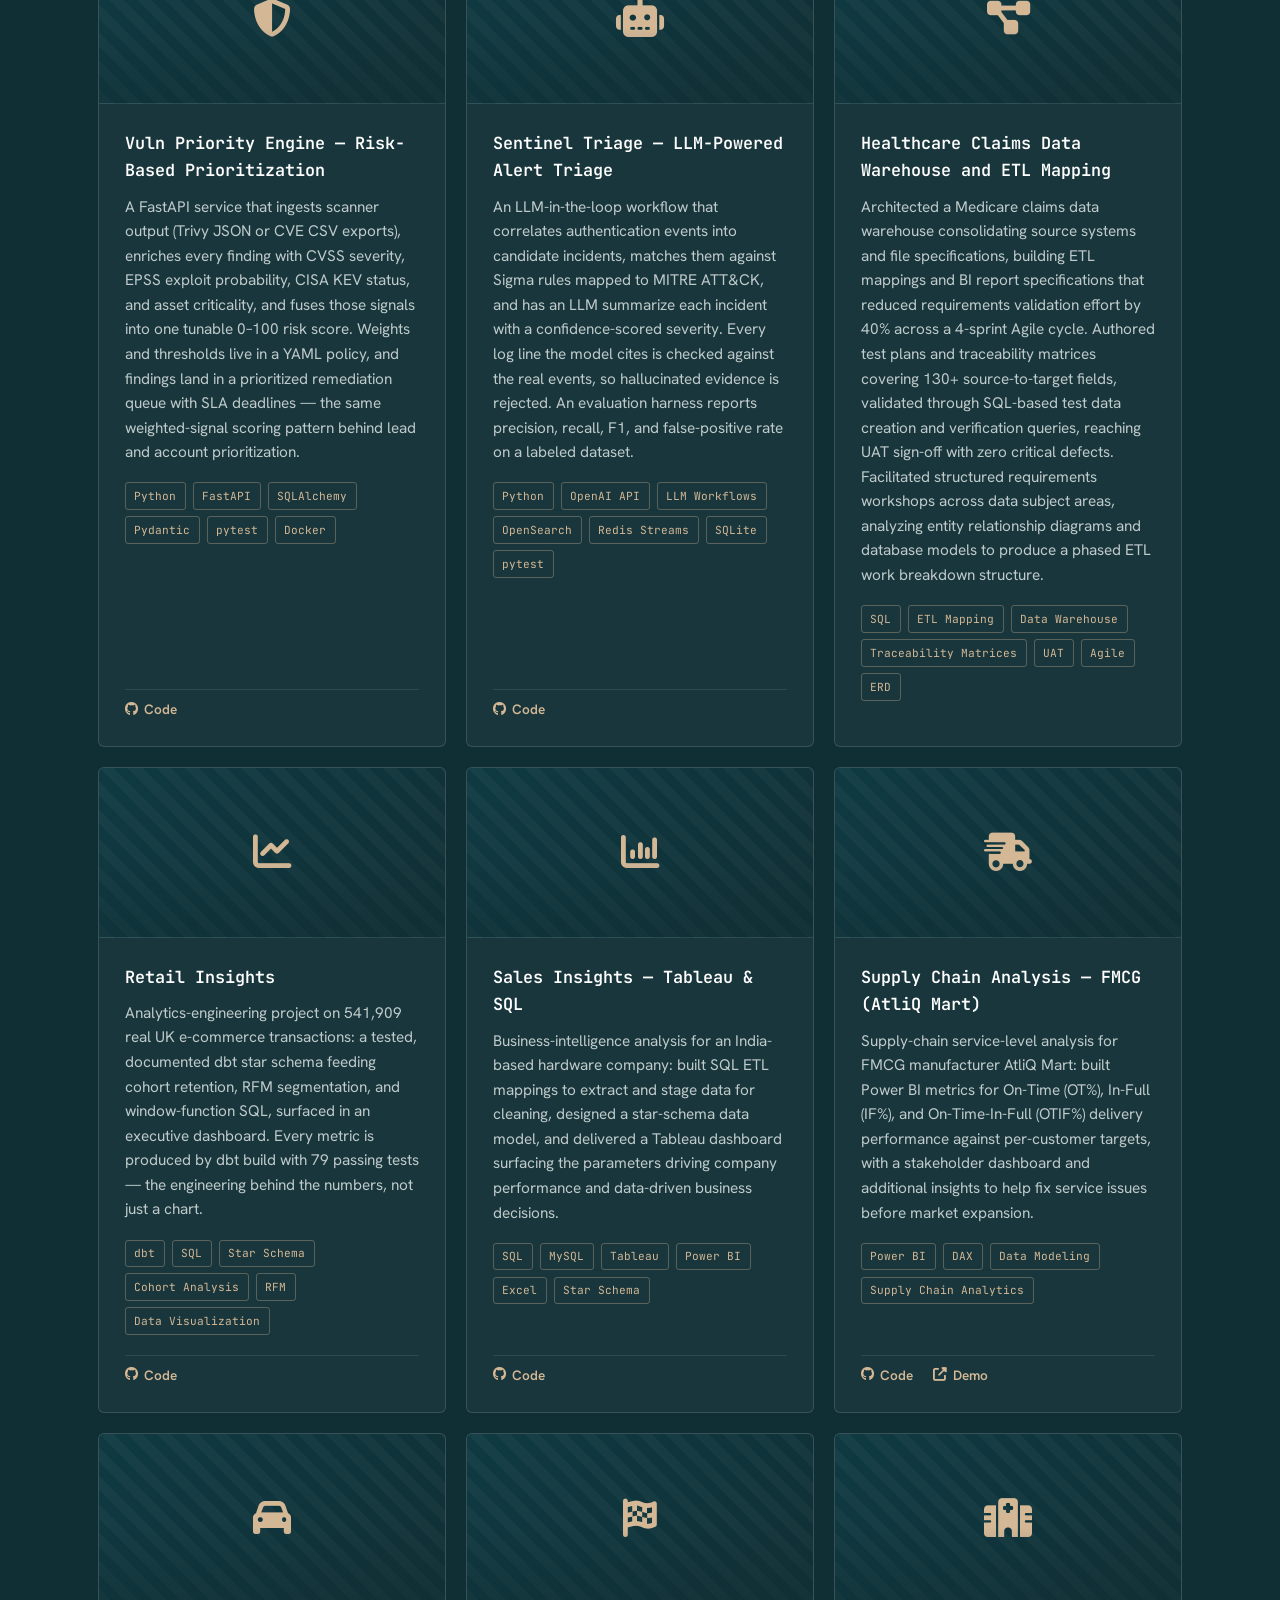
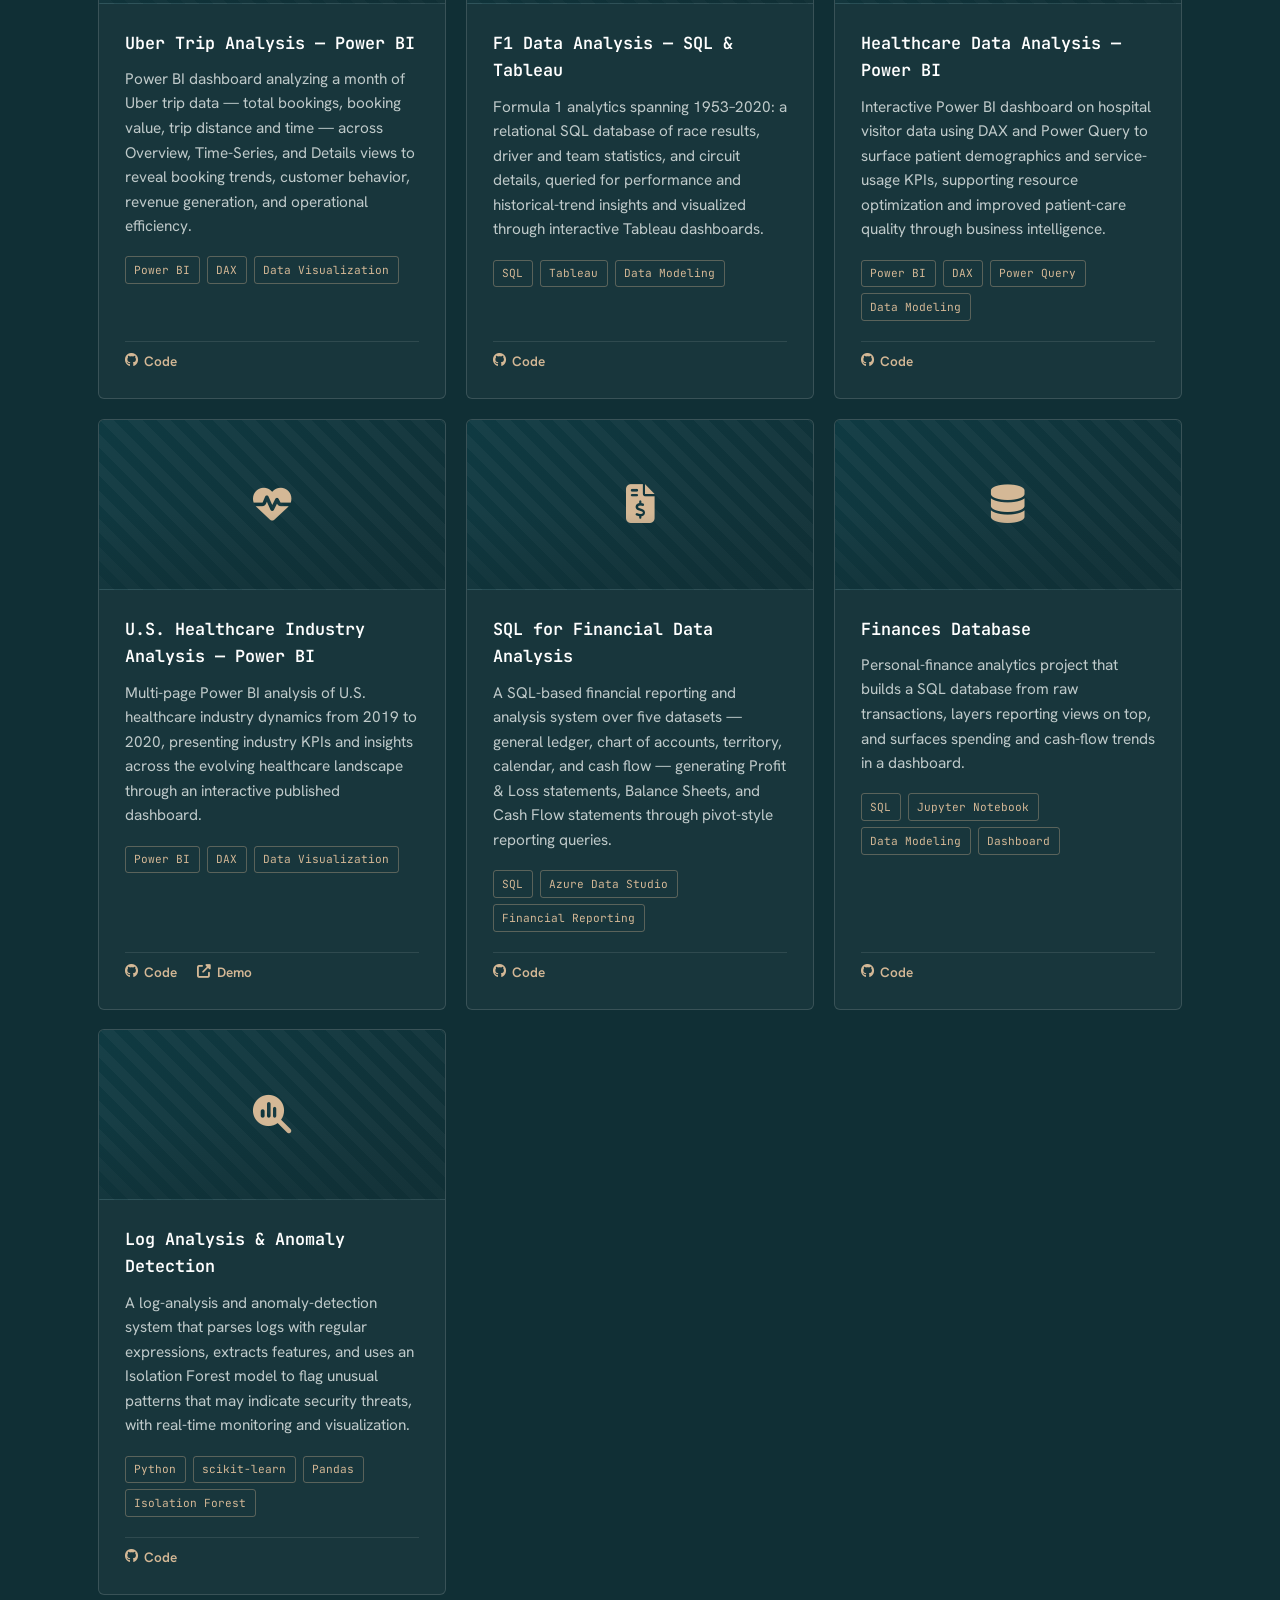
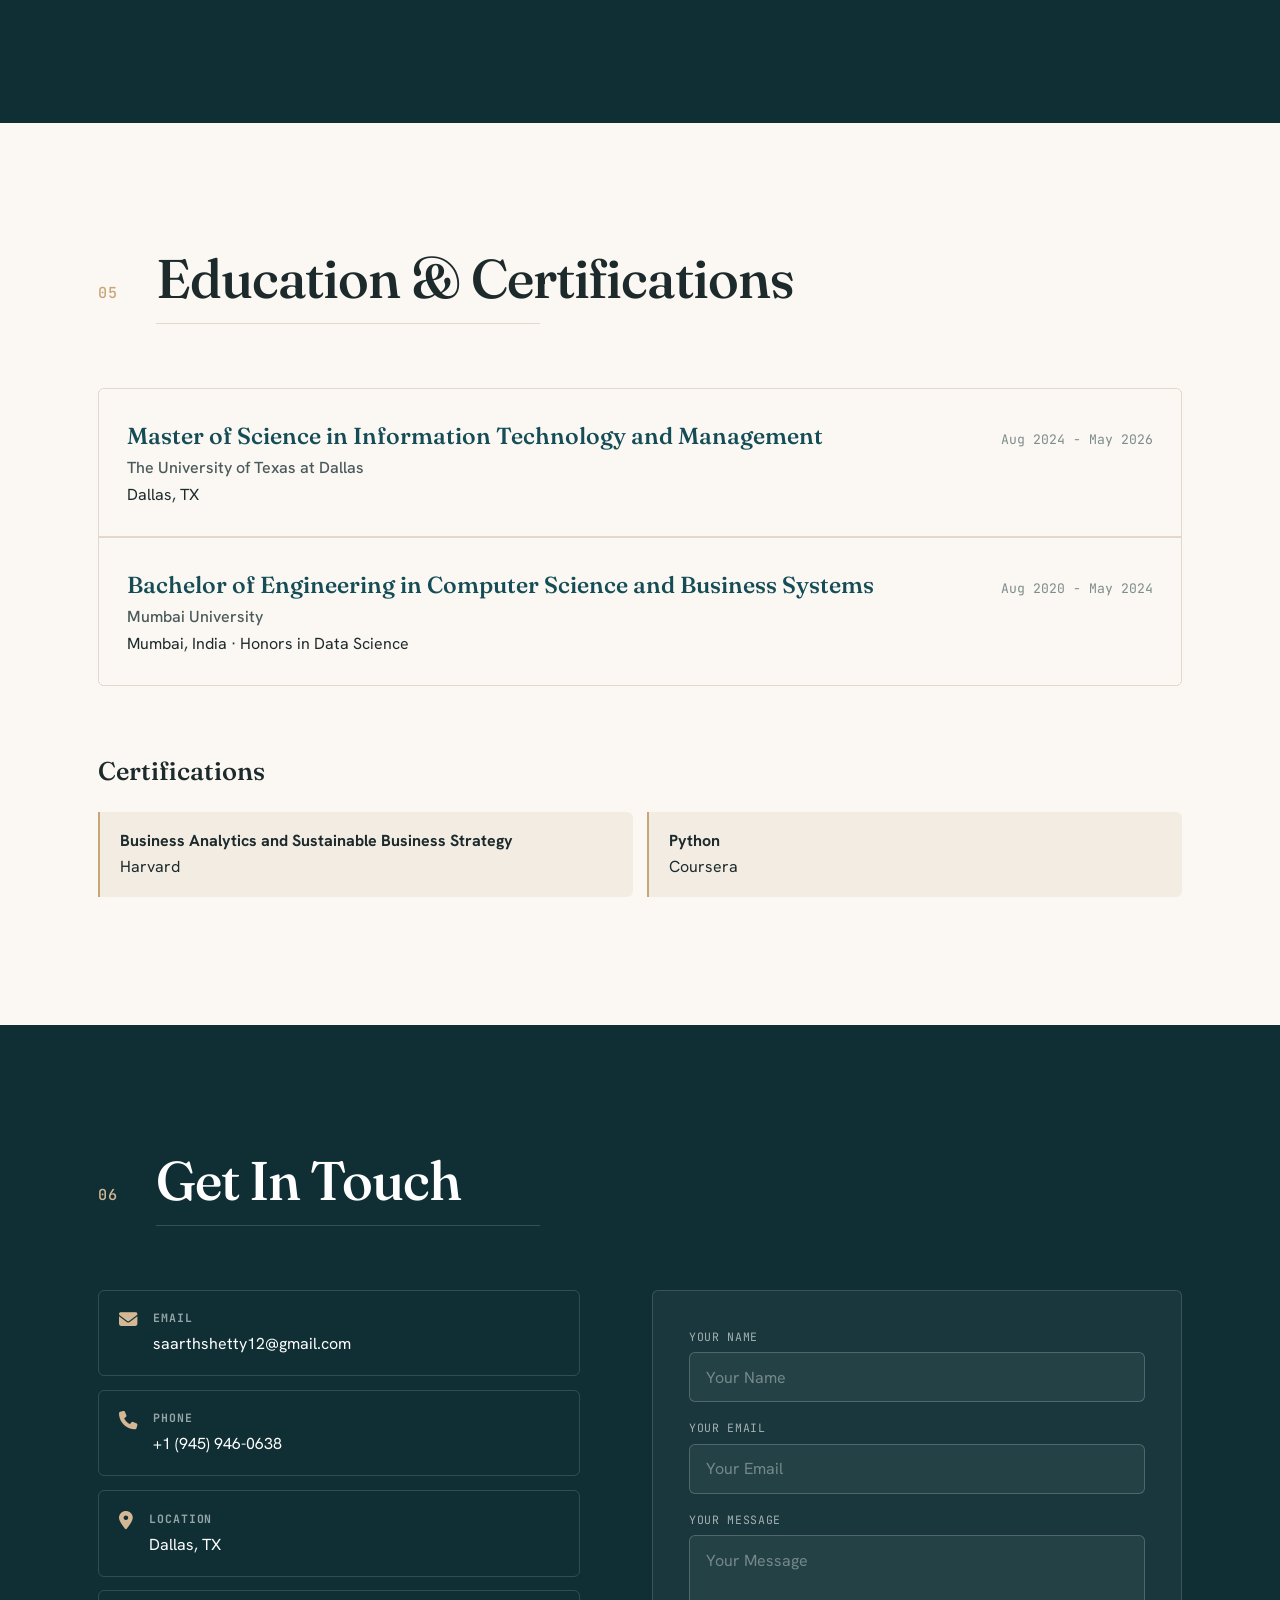
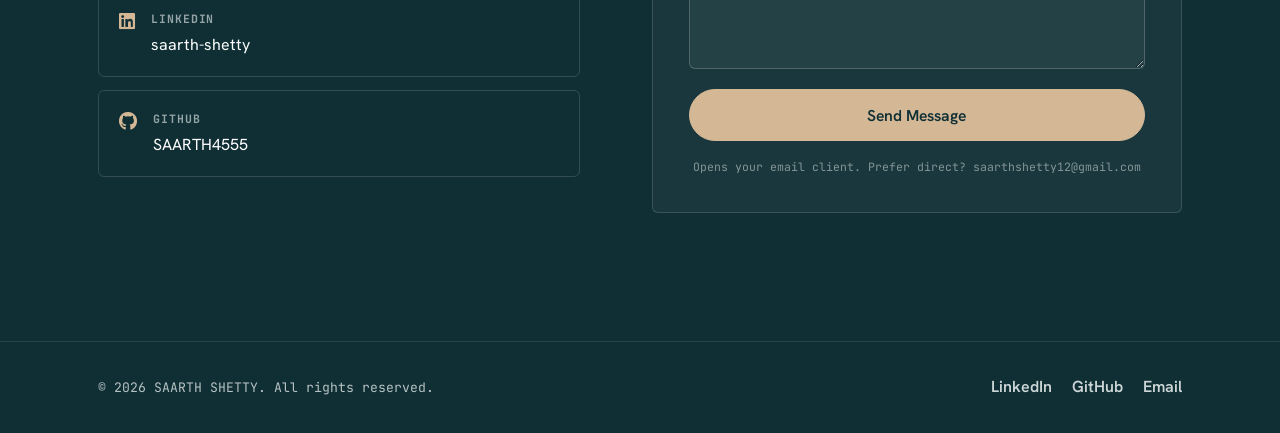
==== commit 5bda17b9: "Sync portfolio content with GTM & Marketing Data Analyst resume Retitle to GTM & Marketing Data Anal" ====
--- a/index.html
+++ b/index.html
@@ -5,15 +5,15 @@
     <meta name="viewport" content="width=device-width, initial-scale=1.0" />
 
     <!-- Primary meta (static — present before JS runs, so crawlers & link unfurlers see it) -->
-    <title>Saarth Shetty — Data Analyst</title>
+    <title>Saarth Shetty — GTM &amp; Marketing Data Analyst</title>
     <meta
       name="description"
-      content="Saarth Shetty — Data Analyst with 3+ years turning operational and financial data into reporting business teams rely on. Skilled in SQL, Python, and Power BI across ETL development, dashboard design, data quality validation, and requirements gathering."
+      content="Saarth Shetty — GTM &amp; Marketing Data Analyst specializing in revenue analytics, business intelligence, and workflow automation using Python, SQL, Power BI, and CRM tools. Reduced manual data processing by 40% and improved reporting turnaround by 25% through automated pipelines and KPI optimization."
     />
     <meta name="author" content="Saarth Shetty" />
     <meta
       name="keywords"
-      content="Saarth Shetty, Data Analyst, SQL, Python, Power BI, Tableau, ETL, Data Quality, Requirements Gathering, Portfolio"
+      content="Saarth Shetty, GTM Analyst, Marketing Data Analyst, Revenue Analytics, Funnel Analytics, SQL, Python, Power BI, Tableau, GA4, HubSpot, Salesforce, dbt, Snowflake, Portfolio"
     />
     <meta name="theme-color" content="#123A42" />
     <link rel="canonical" href="https://saarthshetty.com/" />
@@ -21,23 +21,23 @@
     <!-- Open Graph (LinkedIn / Facebook) -->
     <meta property="og:type" content="website" />
     <meta property="og:site_name" content="Saarth Shetty" />
-    <meta property="og:title" content="Saarth Shetty — Data Analyst" />
+    <meta property="og:title" content="Saarth Shetty — GTM &amp; Marketing Data Analyst" />
     <meta
       property="og:description"
-      content="Data Analyst with 3+ years of experience in SQL, Python, and Power BI across ETL development, dashboard design, and data quality validation."
+      content="GTM &amp; Marketing Data Analyst specializing in revenue and funnel analytics, business intelligence, and workflow automation with Python, SQL, Power BI, and CRM tools."
     />
     <meta property="og:url" content="https://saarthshetty.com/" />
     <meta property="og:image" content="assets/og-image.png" />
     <meta property="og:image:width" content="1200" />
     <meta property="og:image:height" content="630" />
-    <meta property="og:image:alt" content="Saarth Shetty — Data Analyst" />
+    <meta property="og:image:alt" content="Saarth Shetty — GTM &amp; Marketing Data Analyst" />
 
     <!-- Twitter / X -->
     <meta name="twitter:card" content="summary_large_image" />
-    <meta name="twitter:title" content="Saarth Shetty — Data Analyst" />
+    <meta name="twitter:title" content="Saarth Shetty — GTM &amp; Marketing Data Analyst" />
     <meta
       name="twitter:description"
-      content="Data Analyst with 3+ years of experience in SQL, Python, and Power BI across ETL development, dashboard design, and data quality validation."
+      content="GTM &amp; Marketing Data Analyst specializing in revenue and funnel analytics, business intelligence, and workflow automation with Python, SQL, Power BI, and CRM tools."
     />
     <meta name="twitter:image" content="assets/og-image.png" />
 
@@ -68,11 +68,11 @@
         "@context": "https://schema.org",
         "@type": "Person",
         "name": "Saarth Shetty",
-        "jobTitle": "Data Analyst",
+        "jobTitle": "GTM & Marketing Data Analyst",
         "url": "https://saarthshetty.com/",
-        "email": "mailto:saarthshetty1@gmail.com",
+        "email": "mailto:saarthshetty12@gmail.com",
         "sameAs": ["https://www.linkedin.com/in/saarth-shetty", "https://github.com/SAARTH4555"],
-        "knowsAbout": ["SQL", "Python", "Power BI", "Tableau", "ETL", "Data Quality", "Requirements Gathering"]
+        "knowsAbout": ["Revenue Analytics", "Funnel Analytics", "SQL", "Python", "Power BI", "Tableau", "Google Analytics 4", "HubSpot", "Salesforce", "dbt", "ETL"]
       }
     </script>
   </head>
@@ -213,14 +213,14 @@
     <!-- Fallback for crawlers / no-JS visitors so the page is never blank -->
     <noscript>
       <div class="noscript-banner">
-        <h1>Saarth Shetty — Data Analyst</h1>
+        <h1>Saarth Shetty — GTM &amp; Marketing Data Analyst</h1>
         <p>
-          Data Analyst with 3+ years of experience in SQL, Python, and Power BI across ETL development,
-          dashboard design, and data quality validation. This portfolio is interactive; please enable JavaScript for the full
+          GTM &amp; Marketing Data Analyst specializing in revenue and funnel analytics, business
+          intelligence, and workflow automation with Python, SQL, Power BI, and CRM tools. This portfolio is interactive; please enable JavaScript for the full
           experience.
         </p>
         <p>
-          <a href="mailto:saarthshetty1@gmail.com">saarthshetty1@gmail.com</a>
+          <a href="mailto:saarthshetty12@gmail.com">saarthshetty12@gmail.com</a>
           &nbsp;•&nbsp;
           <a href="https://www.linkedin.com/in/saarth-shetty">LinkedIn</a>
           &nbsp;•&nbsp;
